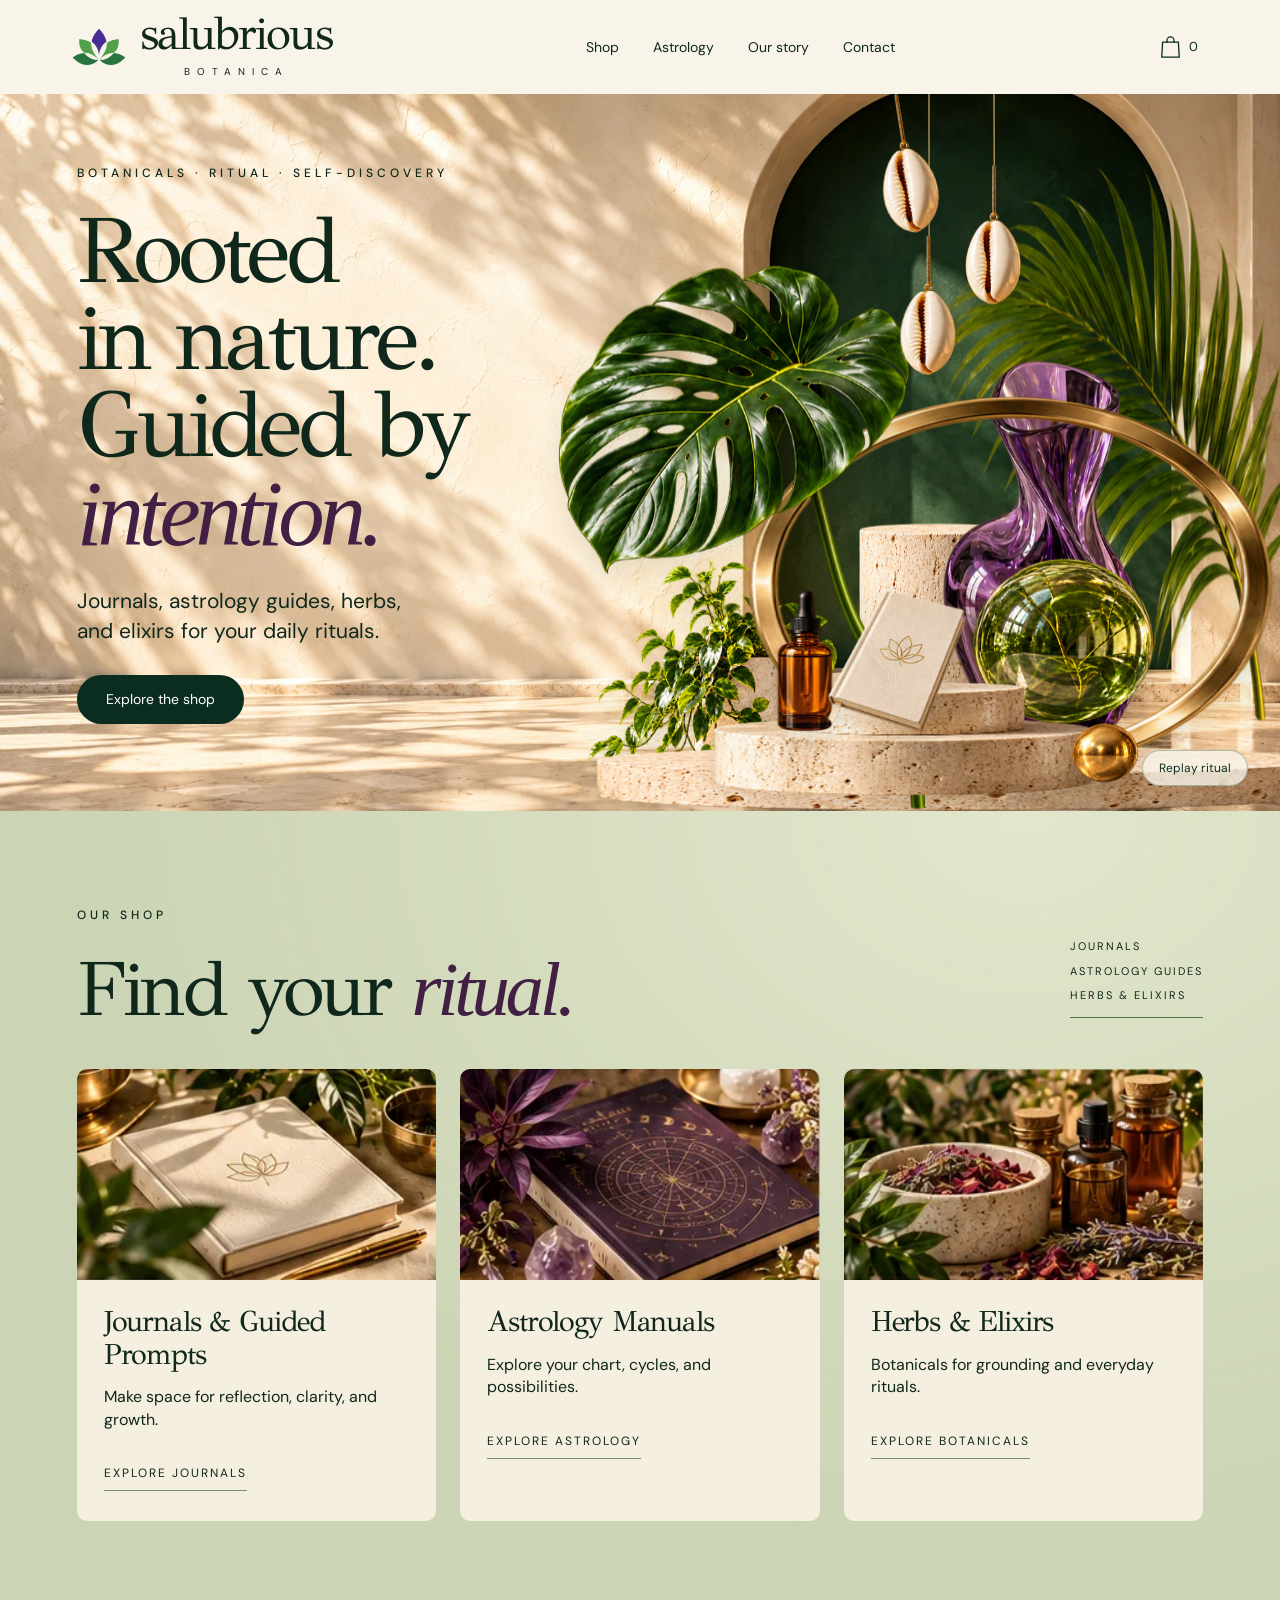
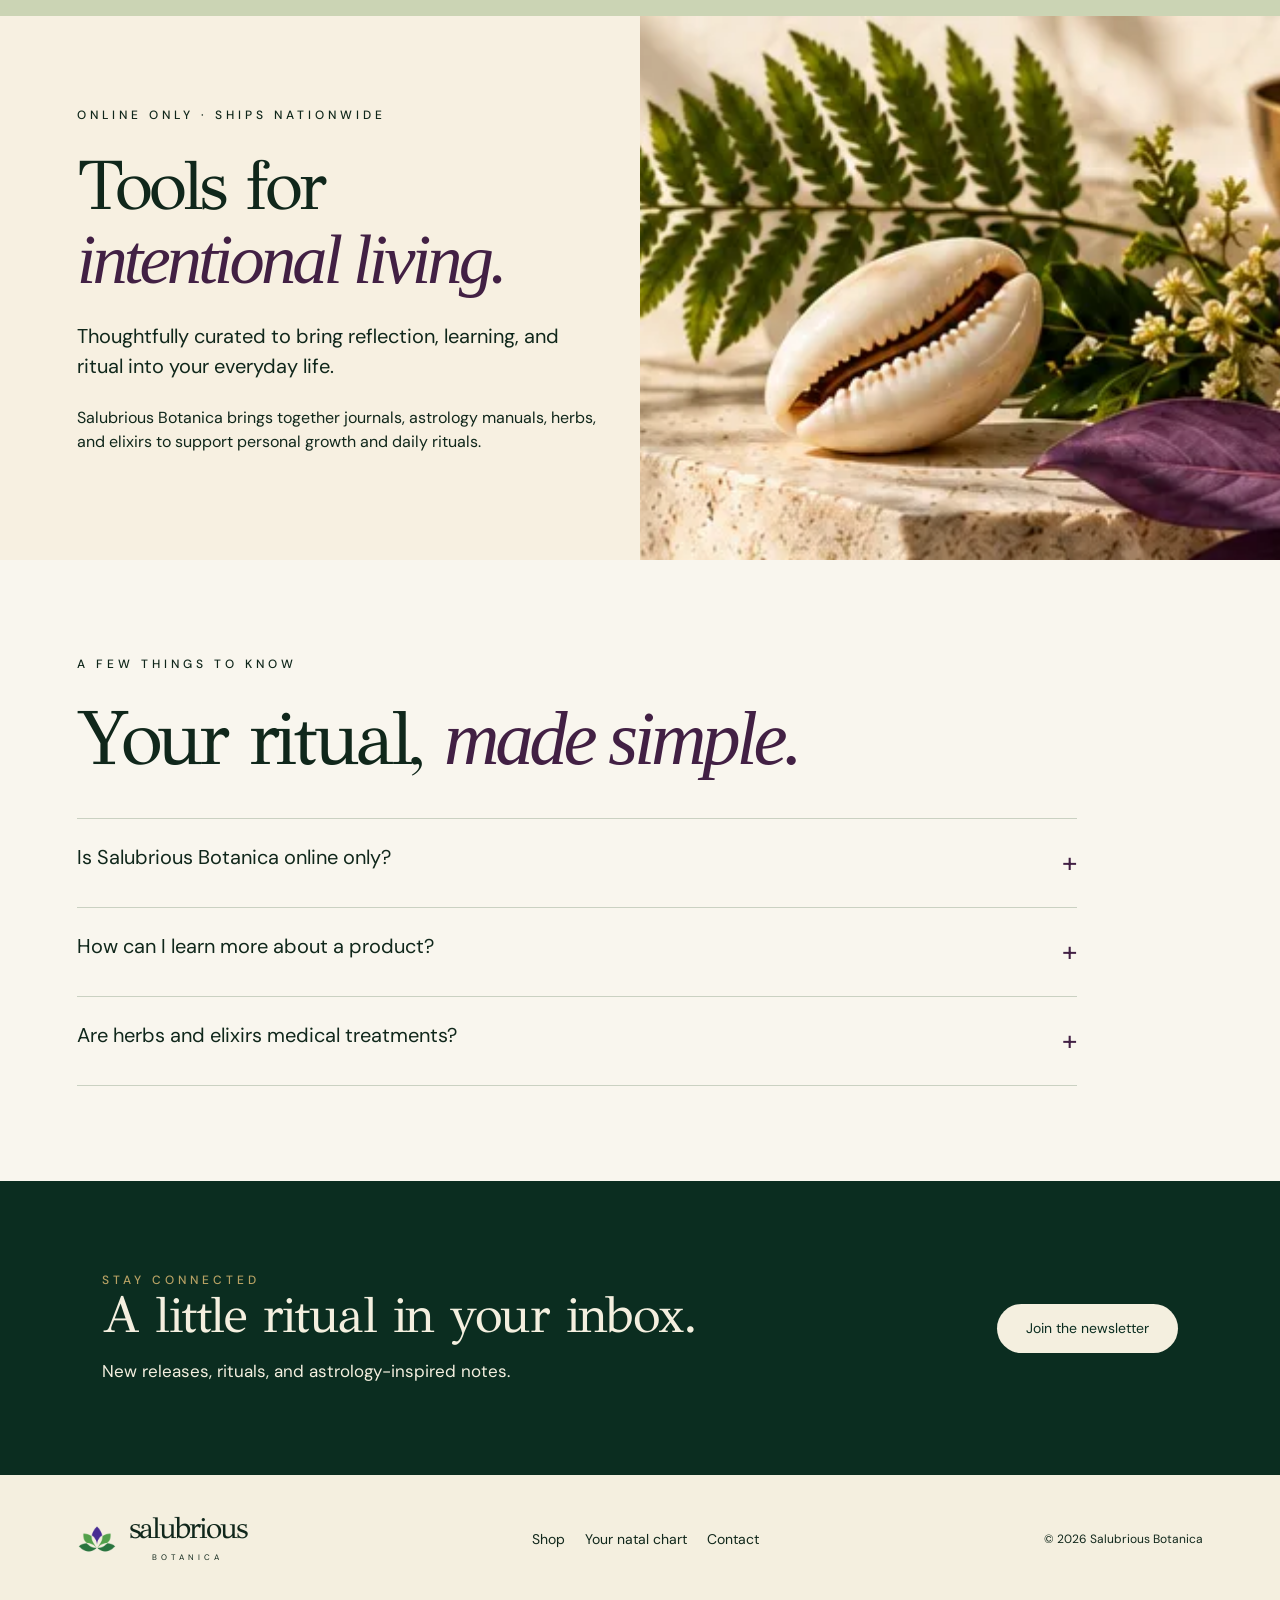
==== index.html @ 60b83672 "Initial commit: Salubrious Botanica static site" ====
<!doctype html>
<html lang="en"><head><meta charset="utf-8"><meta name="viewport" content="width=device-width,initial-scale=1"><title>Salubrious Botanica — Rooted in nature</title><meta name="description" content="Journals, astrology guides, herbs, and elixirs for intentional living. Explore Salubrious Botanica."><link rel="icon" href="assets/lotus.png"><link rel="preconnect" href="https://fonts.googleapis.com"><link rel="preconnect" href="https://fonts.gstatic.com" crossorigin><link href="https://fonts.googleapis.com/css2?family=DM+Sans:wght@400;500;600&family=GFS+Didot&display=swap" rel="stylesheet"><link rel="stylesheet" href="/styles.css"><link rel="stylesheet" href="/store.css"></head><body>
<header><a class="brand" href="/" aria-label="Salubrious Botanica home"><img src="/assets/lotus.png" alt="" width="58" height="58"><span>salubrious<small>BOTANICA</small></span></a><nav aria-label="Main navigation"><a href="/shop/">Shop</a><a href="/astrology/">Astrology</a><a href="/about/">Our story</a><a href="/contact/">Contact</a></nav><div class="header-actions"><button class="cart-toggle" aria-label="Open shopping bag"><svg width="21" height="24" viewBox="0 0 24 27" fill="none" aria-hidden="true"><path d="M3 8h18l1 17H2L3 8Z M8 9V6a4 4 0 0 1 8 0v3" stroke="currentColor" stroke-width="1.5"/></svg><span class="cart-count">0</span></button><button class="menu-toggle" aria-expanded="false" aria-label="Open menu">Menu</button></div></header>
<main><section class="hero" id="home"><div class="hero-backdrop" aria-hidden="true"></div><div class="hero-copy"><p class="eyebrow">BOTANICALS · RITUAL · SELF-DISCOVERY</p><h1>Rooted<br>in nature.<br>Guided by<br><em>intention.</em></h1><p class="intro">Journals, astrology guides, herbs,<br class="desktop-break"> and elixirs for your daily rituals.</p><a class="button" href="/shop/">Explore the shop</a></div><div class="hero-stage" aria-hidden="true"><div class="layer slab" data-x="0" data-y="80" data-r="0"><img src="assets/slab.png" alt=""></div><div class="layer column" data-x="20" data-y="40" data-r="0"><img src="assets/column.png" alt=""></div><div class="layer trailing-plant" data-x="-70" data-y="50" data-r="-8"><img src="assets/trailing-plant.png" alt=""></div><div class="layer orb" data-x="70" data-y="30" data-r="10"><img src="assets/orb.png" alt=""></div><div class="layer gold-sphere" data-x="90" data-y="60" data-r="10"><img src="assets/gold-sphere.png" alt=""></div><div class="layer pedestal" data-x="0" data-y="85" data-r="0"><img src="assets/pedestal.png" alt=""></div><div class="layer palm" data-x="130" data-y="-20" data-r="20"><img src="assets/palm.png" alt=""></div><div class="layer vase" data-x="65" data-y="-55" data-r="12"><img src="assets/vase.png" alt=""></div><div class="layer ring" data-x="100" data-y="30" data-r="-25"><img src="assets/ring.png" alt=""></div><div class="layer monstera" data-x="-120" data-y="-25" data-r="-18"><img src="assets/monstera-stem.png" alt=""></div><div class="layer shell shell-one" data-x="-30" data-y="-110" data-r="-15"><img src="assets/hanging-cowrie.png" alt=""></div><div class="layer shell shell-two" data-x="40" data-y="-90" data-r="20"><img src="assets/hanging-cowrie.png" alt=""></div><div class="layer shell shell-three" data-x="90" data-y="-130" data-r="-20"><img src="assets/hanging-cowrie.png" alt=""></div><div class="layer bottle" data-x="-50" data-y="70" data-r="-12"><img src="assets/bottle.png" alt=""></div><div class="layer journal" data-x="50" data-y="90" data-r="15"><img src="assets/journal.png" alt=""></div></div><button class="replay" type="button" aria-label="Replay hero assembly animation">Replay ritual</button></section>
<section id="shop" class="shop section"><div class="section-heading"><div><p class="eyebrow">OUR SHOP</p><h2>Find your <em>ritual.</em></h2></div><p class="category-note">JOURNALS<br>ASTROLOGY GUIDES<br>HERBS & ELIXIRS</p></div><div class="cards"><article class="card"><a href="/shop/" class="card-image"><img src="assets/journals.webp" alt="Ivory ritual journal with a gold pen and botanical accents" width="600" height="354" loading="lazy"></a><div class="card-body"><h3>Journals & Guided Prompts</h3><p>Make space for reflection, clarity, and growth.</p><a class="text-link" href="/shop/?category=Journals">Explore journals</a></div></article><article class="card"><a href="/shop/" class="card-image"><img src="assets/astrology.webp" alt="Purple astrology workbook with a chart illustration" width="600" height="354" loading="lazy"></a><div class="card-body"><h3>Astrology Manuals</h3><p>Explore your chart, cycles, and possibilities.</p><a class="text-link" href="/astrology/">Explore astrology</a></div></article><article class="card"><a href="/shop/" class="card-image"><img src="assets/herbs.webp" alt="Dried botanicals in a stone bowl beside amber bottles" width="600" height="354" loading="lazy"></a><div class="card-body"><h3>Herbs & Elixirs</h3><p>Botanicals for grounding and everyday rituals.</p><a class="text-link" href="/shop/?category=Herbs">Explore botanicals</a></div></article></div></section>
<section id="story" class="story"><div class="story-copy"><p class="eyebrow">ONLINE ONLY · SHIPS NATIONWIDE</p><h2>Tools for<br><em>intentional living.</em></h2><p>Thoughtfully curated to bring reflection, learning, and ritual into your everyday life.</p><p class="story-detail">Salubrious Botanica brings together journals, astrology manuals, herbs, and elixirs to support personal growth and daily rituals.</p></div><img src="assets/ritual.webp" alt="Cowrie shell, fern, and violet leaves on a sunlit stone pedestal" width="750" height="440" loading="lazy"></section>
<section id="faq" class="faq section"><p class="eyebrow">A FEW THINGS TO KNOW</p><h2>Your ritual, <em>made simple.</em></h2><div class="questions"><details><summary>Is Salubrious Botanica online only?</summary><p>Yes. Salubrious Botanica is an online wellness store that ships within the United States. Contact us for current product availability and fulfillment details.</p></details><details><summary>How can I learn more about a product?</summary><p>Email <a href="mailto:T.Nicole@salubriousbotanica.com">T.Nicole@salubriousbotanica.com</a> or call <a href="tel:+17575932496">757-593-2496</a> for product questions.</p></details><details><summary>Are herbs and elixirs medical treatments?</summary><p>Products are intended for wellness support and ritual use. They are not intended to diagnose, treat, cure, or prevent disease.</p></details></div></section>
<section class="newsletter"><div><p class="eyebrow">STAY CONNECTED</p><h2>A little ritual in your inbox.</h2><p>New releases, rituals, and astrology-inspired notes.</p></div><a class="button light" href="https://salubriousbotanica.com/#newsletter">Join the newsletter</a></section></main>
<footer><a class="brand" href="/"><img src="/assets/lotus.png" alt="" width="40" height="40"><span>salubrious<small>BOTANICA</small></span></a><div class="footer-links"><a href="/shop/">Shop</a><a href="/astrology/">Your natal chart</a><a href="/contact/">Contact</a></div><small>© <span id="year"></span> Salubrious Botanica</small></footer><div id="toast" role="status" aria-live="polite"></div><dialog id="cart-dialog" aria-labelledby="cart-title"><div class="cart-head"><div><p class="eyebrow">YOUR RITUALS</p><h2 id="cart-title">Your bag</h2></div><button class="icon-close" data-close-cart aria-label="Close bag">×</button></div><div id="cart-lines"></div><div id="cart-summary"></div></dialog><script src="/catalog.js"></script><script src="/common.js"></script><script src="/script.js"></script></body></html>
---- styles.css ----
:root{--forest:#0b2d20;--plum:#422044;--cream:#f4efdf;--sage:#cbd4b4;--ink:#10271b;--gold:#a99258}*{box-sizing:border-box}html{scroll-behavior:smooth;scroll-padding-top:90px}body{margin:0;background:var(--cream);color:var(--ink);font:17px/1.5 'DM Sans',sans-serif}a{color:inherit;text-decoration:none}button{font:inherit}a:focus-visible,button:focus-visible,summary:focus-visible{outline:3px solid #785382;outline-offset:6px}header{height:94px;padding:0 5.5%;display:flex;align-items:center;justify-content:space-between;gap:30px;background:#f8f4e9;position:relative;z-index:20}.brand{display:flex;align-items:center;gap:12px}.brand img{object-fit:contain}.brand span{font:46px/.9 'GFS Didot',Georgia,serif;letter-spacing:-2px}.brand small{display:block;font:10px/1.8 'DM Sans',sans-serif;letter-spacing:7px;text-align:center;margin-top:8px}nav{display:flex;gap:34px;font-size:14px}nav a:hover{color:var(--plum)}.button{border:0;background:var(--forest);color:#fff;padding:14px 29px;border-radius:99px;font-size:14px;display:inline-flex;align-items:center;justify-content:center;transition:background .2s,transform .2s}.button:hover{background:var(--plum);transform:translateY(-2px)}.menu-toggle{display:none}.hero{position:relative;min-height:780px;overflow:hidden;isolation:isolate;background:#eee6d5}.hero-backdrop{position:absolute;inset:0;z-index:-1;background:url('assets/backdrop.webp') center/cover}.hero-copy{position:relative;z-index:12;width:48%;padding:90px 0 95px 6%}.eyebrow{font-size:12px;font-weight:500;letter-spacing:4px;margin:0 0 26px}h1,h2,h3{font-family:'GFS Didot',Georgia,serif;font-weight:400;margin:0;letter-spacing:-.055em}h1{font-size:clamp(65px,7.65vw,124px);line-height:.94}em{font-family:Georgia,serif;font-weight:400;color:var(--plum);letter-spacing:-.055em}.intro{font-size:21px;line-height:1.45;margin:28px 0}.hero-stage{position:absolute;right:0;top:0;width:59%;height:100%;pointer-events:none}.layer{position:absolute;will-change:transform;transform:translate3d(var(--tx,0px),var(--ty,0px),0) rotate(var(--rot,0deg));opacity:1}.layer img{display:block;width:100%;height:100%;object-fit:contain;filter:drop-shadow(0 12px 12px #14230b18)}.pedestal{left:15%;bottom:-5%;width:83%;height:43%;z-index:2}.palm{right:-13%;top:4%;width:68%;height:76%;z-index:1}.vase{right:17%;bottom:13%;width:33%;height:48%;z-index:3}.ring{left:11%;top:25%;width:85%;height:66%;z-index:4}.monstera{left:-3%;top:15%;width:62%;height:55%;z-index:5}.shell{width:13%;height:21%;z-index:6}.shell::before{content:'';position:absolute;top:-300px;bottom:92%;left:50%;width:1px;background:#a89460}.shell-one{top:2%;left:35%;transform:rotate(-9deg)}.shell-two{top:12%;left:51%}.shell-three{top:23%;left:41%}.bottle{left:24%;bottom:12%;width:15%;height:25%;z-index:7}.journal{left:38%;bottom:10%;width:23%;height:27%;z-index:8}.replay{position:absolute;right:32px;bottom:25px;z-index:15;background:#f8f4e9cc;border:1px solid #234d3655;border-radius:30px;padding:8px 16px;color:var(--forest);font-size:12px;cursor:pointer}.section{padding:95px 6%}.shop{background:radial-gradient(ellipse at 80% 0,#eef0d8aa,transparent 65%),var(--sage)}.section-heading{display:flex;justify-content:space-between;align-items:end;margin-bottom:40px}h2{font-size:clamp(44px,6vw,90px);line-height:1.03}.category-note{font-size:11px;letter-spacing:2px;line-height:2.2;border-bottom:1px solid #54744c;padding-bottom:10px}.cards{display:grid;grid-template-columns:repeat(3,1fr);gap:24px}.card{background:var(--cream);border-radius:10px;overflow:hidden}.card-image{display:block;overflow:hidden;aspect-ratio:1.7}.card-image img{width:100%;height:100%;object-fit:cover;transition:transform .7s}.card:hover .card-image img{transform:scale(1.06)}.card-body{padding:26px 27px 30px}h3{font-size:29px;line-height:1.12;letter-spacing:-.04em}.card p{font-size:16px;line-height:1.4;margin:15px 0 28px;min-height:45px}.text-link{font-size:12px;letter-spacing:2px;text-transform:uppercase;border-bottom:1px solid #76906d;padding-bottom:8px;display:inline-block}.story{display:grid;grid-template-columns:1fr 1fr;align-items:center;overflow:hidden;background:#f7f0e1}.story-copy{padding:90px 0 90px 12%;position:relative;z-index:1}.story h2{font-size:clamp(45px,5.5vw,82px)}.story-copy>p:not(.eyebrow){max-width:520px;font-size:20px;margin-top:25px}.story-copy .story-detail{font-size:16px!important}.story>img{width:100%;height:100%;min-height:540px;object-fit:cover}.faq{background:#f9f6ee}.questions{margin-top:40px;max-width:1000px}details{border-top:1px solid #cad1c2;padding:23px 0}details:last-child{border-bottom:1px solid #cad1c2}summary{cursor:pointer;font-size:20px;list-style:none;display:flex;justify-content:space-between;gap:25px}summary::after{content:'+';font-size:28px;color:var(--plum)}details[open] summary::after{content:'−'}details p{max-width:760px;color:#465642;font-size:16px}details a{text-decoration:underline;overflow-wrap:anywhere}.newsletter{background:var(--forest);color:var(--cream);padding:90px 8%;display:flex;align-items:center;justify-content:space-between;gap:40px}.newsletter .eyebrow{color:#b8a264}.newsletter h2{font-size:clamp(40px,4vw,64px);letter-spacing:-.03em}.newsletter p{margin-bottom:0}.light{background:var(--cream);color:var(--forest);white-space:nowrap}.light:hover{color:#fff}footer{padding:40px 6%;display:flex;align-items:center;justify-content:space-between;gap:25px;font-size:14px}footer .brand span{font-size:30px}footer .brand small{font-size:8px;letter-spacing:4px}footer>a:not(.brand){overflow-wrap:anywhere}footer small{font-size:12px}
@media(min-width:1700px){.hero{min-height:920px}.hero-copy{padding-top:120px}}@media(max-width:1050px){header{height:82px;padding:0 4%}.brand span{font-size:34px}.brand img{width:43px;height:43px}nav{gap:20px}.header-cta{display:none}.hero{min-height:660px}.hero-copy{padding:70px 0 70px 5%;width:49%}h1{font-size:8vw}.intro{font-size:17px}.card-body{padding:22px 18px}h3{font-size:24px}.section{padding:75px 5%}.category-note{display:none}.story>img{min-height:500px}.story-copy{padding:65px 20px 65px 10%}footer{flex-wrap:wrap}}@media(max-width:700px){header{height:80px}.brand span{font-size:32px}.brand small{letter-spacing:5px;font-size:8px}nav{display:none;position:absolute;top:80px;left:0;right:0;background:#f8f4e9;padding:28px;box-shadow:0 8px 14px #0001}nav.open{display:flex;flex-direction:column}.menu-toggle{display:block;background:none;border:1px solid #164329;border-radius:30px;padding:8px 15px;font-size:13px;color:var(--forest)}.hero{min-height:1050px}.hero-copy{width:100%;padding:50px 6% 0}.eyebrow{font-size:10px;letter-spacing:2.4px}h1{font-size:clamp(64px,15vw,95px);line-height:.97}.hero-copy .intro{max-width:300px;font-size:18px}.hero-stage{width:100%;height:500px;bottom:0;top:auto;right:0}.hero-backdrop{background-position:62% bottom;background-size:auto 100%}.replay{right:18px;bottom:15px}.section{padding:65px 6%}h2{font-size:49px}.cards{grid-template-columns:1fr;gap:25px}.card-image{aspect-ratio:1.8}.card-body{padding:26px}h3{font-size:31px}.card p{min-height:0}.story{grid-template-columns:1fr}.story-copy{padding:65px 6% 40px}.story h2{font-size:51px}.story>img{min-height:0;height:330px}.newsletter{padding:65px 6%;flex-direction:column;align-items:start;gap:25px}.newsletter h2{font-size:46px}summary{font-size:18px}footer{flex-direction:column;align-items:start;padding:35px 6%}.desktop-break{display:none}}@media(prefers-reduced-motion:reduce){html{scroll-behavior:auto}*,*::before,*::after{transition:none!important;animation:none!important}.layer{will-change:auto}}
/* Additional independent layers restore the approved still life. */
.slab{left:6%;bottom:-1%;width:96%;height:12%;z-index:2}.column{left:44%;bottom:12%;width:22%;height:39%;z-index:2}.trailing-plant{left:-9%;bottom:0;width:39%;height:34%;z-index:10}.orb{left:53%;bottom:11%;width:27%;height:26%;z-index:6}.gold-sphere{left:69%;bottom:1%;width:13%;height:13%;z-index:11}.pedestal{left:27%;bottom:0;width:56%;height:25%;z-index:7}.bottle{left:27%;bottom:9%;height:23%;z-index:9}.journal{left:38%;bottom:10%;height:25%;z-index:9}.vase{right:14%;bottom:7%;height:54%;width:34%}.ring{left:16%;top:32%;width:79%;height:64%}.monstera{left:-3%;top:17%;width:59%;height:53%}.shell{height:auto;width:9%;transform-origin:50% 0}.shell img{height:auto;width:100%;object-fit:fill;filter:drop-shadow(2px 5px 4px #0002)}.shell::before{top:-1000px;bottom:calc(100% - 3px);left:50%;width:2px;background:#ac8950}.shell-one{top:0;left:35%}.shell-two{top:9%;left:49%}.shell-three{top:19%;left:40%}
/* The photographed cord is offset within the transparent asset. */
.shell::before{left:57.77%;bottom:calc(100% - 6px);transform:translateX(-50%)}
.shell{transform-origin:57.77% 0}
/* One shared scene proportion keeps the assembled still life compact. */
@media(min-width:701px){.hero{min-height:680px;height:clamp(680px,56vw,860px)}.hero-copy{padding-top:70px;padding-bottom:55px}.hero-stage{width:64%;height:auto;aspect-ratio:1.12;max-height:100%;top:auto;bottom:0;right:-1%}h1{font-size:clamp(68px,7.25vw,116px)}}
.hero-stage .layer img{object-fit:fill}
.palm{left:68%;right:auto;top:7%;width:42%;height:76%;z-index:1}
.monstera{left:10%;top:25%;width:43%;height:46%;z-index:5}
.vase{left:57%;right:auto;top:37%;bottom:auto;width:25%;height:54%;z-index:3}
.ring{left:33%;top:42%;width:65%;height:53%;z-index:4}
.column{left:47%;bottom:10%;width:19%;height:30%;z-index:2}
.slab{left:15%;bottom:0;width:88%;height:9%;z-index:2}
.pedestal{left:29%;bottom:2%;width:47%;height:16%;z-index:7}
.orb{left:61%;bottom:12%;width:22%;height:23%;z-index:6}
.gold-sphere{left:73%;bottom:2%;width:10%;height:10%;z-index:11}
.trailing-plant{left:0;bottom:1%;width:35%;height:31%;z-index:10}
.bottle{left:37%;bottom:11%;width:7%;height:20%;z-index:9}
.journal{left:43%;bottom:11%;width:17%;height:20%;z-index:9}
.shell{width:7.8%;height:auto}.shell-one{left:47%;top:0}.shell-two{left:59%;top:10%}.shell-three{left:51%;top:20%}
@media(max-width:700px){.hero{min-height:1050px}.hero-stage{width:111%;right:-7%;height:auto;aspect-ratio:1.12;bottom:0;top:auto;max-height:520px}}
.monstera{left:10%;top:24%;width:45%;height:76%;z-index:5}
.palm{left:56%;top:10%;width:43%;height:78%;z-index:1}
.trailing-plant{left:14%;bottom:3%;width:31%;height:32%;z-index:1}
.shell::before{display:none}
.wire-anchor{position:absolute;left:57.77%;top:.8%;width:0;height:0;pointer-events:none}
.hero-wires{position:absolute;inset:0;width:100%;height:100%;overflow:visible;pointer-events:none;z-index:6}
.hero-wires line{stroke:#ac8950;stroke-width:1.5;vector-effect:non-scaling-stroke}
/* On phones the shell group hangs from the hero ceiling, above the still life. */
@media(max-width:700px){
 .shell{width:5.8%;z-index:14}
 .shell-one{left:73%;top:calc(0px - var(--hero-gap,650px) + 45px)}
 .shell-two{left:84%;top:calc(0px - var(--hero-gap,650px) + 90px)}
 .shell-three{left:92%;top:calc(0px - var(--hero-gap,650px) + 145px)}
 .hero-wires{z-index:13}
}
@media(max-width:700px){
 body.menu-open{overflow:hidden}
 header nav.open{position:fixed;inset:0;width:100%;height:100vh;height:100dvh;z-index:30;display:flex;flex-direction:column;align-items:center;justify-content:center;gap:30px;padding:100px 24px;background:#f8f4e9;box-shadow:none;text-align:center;overflow-y:auto}
 header nav.open a{font-family:'GFS Didot',Georgia,serif;font-size:clamp(36px,10vw,56px);line-height:1.2;letter-spacing:-.035em;padding:5px 20px}
 header nav.open a:hover{color:var(--plum)}
 body.menu-open .menu-toggle{position:fixed;top:22px;right:4%;z-index:31;background:#f8f4e9}
}
@media(max-width:700px) and (max-height:500px){header nav.open{gap:10px;padding:60px 20px 20px}header nav.open a{font-size:30px;padding:2px 16px}}
---- store.css ----
.header-actions{display:flex;align-items:center;gap:18px}.cart-toggle{background:transparent;border:0;display:flex;gap:8px;align-items:center;color:var(--forest);padding:12px;cursor:pointer}.cart-count{font-size:13px}.inner-intro{padding:85px 6% 65px;background:linear-gradient(110deg,#e5e9d5,#f4efdf 80%)}.inner-intro h1{font-size:clamp(58px,7vw,106px);line-height:1.04}.inner-intro>p:not(.eyebrow){font-size:20px;max-width:620px;margin-top:25px}.store-section{padding:55px 6% 90px}.sample-note{font-size:14px;color:#47503e;border-left:2px solid #a99258;padding:12px 18px;background:#eee9d9;margin:0 0 30px}.shop-toolbar{display:flex;justify-content:space-between;gap:20px;align-items:center;flex-wrap:wrap}.filters{display:flex;gap:9px;flex-wrap:wrap}.filters button{border:1px solid #bfc9b6;background:none;border-radius:40px;padding:11px 19px;cursor:pointer;font-size:14px;color:var(--forest)}.filters button.active{background:var(--forest);color:#fff;border-color:var(--forest)}.sort-label{font-size:14px;display:flex;align-items:center;gap:9px}select,input{font:inherit;color:var(--forest);border:1px solid #b5bea9;background:#fcfaf4;border-radius:5px;padding:12px;max-width:100%}select{cursor:pointer}label{font-size:14px}.muted{font-size:14px;color:#52604c}.product-grid{display:grid;grid-template-columns:repeat(3,minmax(0,1fr));gap:45px 28px}.product-photo{display:block;aspect-ratio:1;position:relative;overflow:hidden;border-radius:8px}.product-photo img{width:100%;height:100%;object-fit:cover;transition:transform .7s}.product-photo:hover img{transform:scale(1.035)}.product-photo>span{position:absolute;bottom:16px;left:16px;border-radius:24px;padding:7px 13px;background:#f8f3e9dd;font-size:12px;letter-spacing:1px}.product-card-info{padding:22px 0}.product-card-info .eyebrow{font-size:10px;letter-spacing:2px;margin-bottom:12px}.product-card-info h3{font-size:29px}.product-card-info p:not(.eyebrow){font-size:15px;color:#52604c;line-height:1.5}.product-card-bottom{display:flex;justify-content:space-between;align-items:center;gap:15px}.small-add{background:none;border:0;border-bottom:1px solid #6f8269;padding:8px 0;font-size:13px;cursor:pointer;color:var(--forest)}.product-card-bottom strong{font-size:17px;font-weight:500}.journal-callout{padding:70px 6%;background:var(--sage);display:flex;justify-content:space-between;gap:35px;align-items:center}.journal-callout h2{font-size:clamp(42px,5vw,70px)}.product-detail{display:grid;grid-template-columns:1fr 1fr;gap:6%;padding:65px 6% 90px;align-items:start}.product-gallery img{width:100%;height:auto;border-radius:8px;display:block}.product-gallery{position:sticky;top:30px}.product-copy h1{font-size:clamp(46px,4.5vw,70px);line-height:1.06;margin:20px 0}.breadcrumb{font-size:13px;color:#617058;display:block;margin-bottom:38px}.product-copy .eyebrow{font-size:11px;margin-bottom:10px}.product-price{font-size:24px}.product-price span{font-size:12px;letter-spacing:1px;margin-left:8px}.lead{font-size:21px}.product-size{font-size:14px;color:#637159}.buy-row{display:flex;align-items:end;gap:18px;margin:28px 0 12px}.buy-row label{display:flex;flex-direction:column;gap:8px}.buy-row .button{flex:1;cursor:pointer;padding:17px 24px}.product-copy details ul{padding-left:20px;font-size:15px}.product-copy details summary{font-size:17px}.demo-caption{font-size:12px;color:#617058;margin:12px 0 25px}.related h2{font-size:60px;margin-bottom:40px}.about-layout{padding:80px 6%;display:grid;grid-template-columns:1.15fr .85fr;gap:7%;align-items:center}.about-layout h1{font-size:clamp(45px,5.5vw,83px);line-height:1.06}.about-layout p{max-width:600px}.about-layout>img{width:100%;height:600px;object-fit:cover;border-radius:140px 140px 0 0}.about-layout .button{margin-top:20px}.values{display:grid;grid-template-columns:repeat(3,1fr);gap:45px;background:#e1e5d1}.values span{color:#68785c;font-size:13px}.values h3{font-size:36px;margin:20px 0}.contact-grid{display:grid;grid-template-columns:repeat(3,1fr);gap:40px}.contact-grid h3{font-size:31px;margin-bottom:20px}.contact-grid a{font-size:16px;text-decoration:underline;overflow-wrap:anywhere}.contact-grid p{font-size:16px}.footer-links{display:flex;gap:20px}.not-found{grid-column:1/-1;padding:70px 0}.not-found h1{font-size:70px}body.cart-open{overflow:hidden}#cart-dialog{position:fixed;inset:0 0 0 auto;width:min(500px,100%);height:100dvh;max-height:100dvh;max-width:100%;margin:0;padding:30px;background:#f9f6ec;border:0;color:var(--forest);box-shadow:-10px 0 50px #0002;overflow:auto}#cart-dialog::backdrop{background:#071e1b77;backdrop-filter:blur(3px)}.cart-head{display:flex;justify-content:space-between;align-items:center;border-bottom:1px solid #ccd2c1;padding-bottom:22px}.cart-head .eyebrow{font-size:10px;margin:0 0 8px}.cart-head h2{font-size:43px}.icon-close{background:none;border:0;font-size:32px;padding:10px;cursor:pointer;color:var(--forest)}.cart-line{display:grid;grid-template-columns:80px 1fr auto;gap:16px;padding:25px 0;border-bottom:1px solid #d4d8c9}.cart-line img{width:80px;height:90px;object-fit:cover;border-radius:4px}.cart-line h3{font-size:21px}.cart-line p{font-size:14px;margin:8px 0}.quantity{display:inline-flex;align-items:center;border:1px solid #becab4;border-radius:3px;gap:8px}.quantity button{background:none;border:0;width:28px;height:28px;cursor:pointer;color:var(--forest)}.quantity span{font-size:14px;min-width:15px;text-align:center}.quantity button:disabled{opacity:.3;cursor:default}.line-end{display:flex;flex-direction:column;align-items:end;gap:35px}.line-end strong{font-size:14px;white-space:nowrap}.line-end button{font-size:11px;text-decoration:underline;background:none;border:0;color:#6d695b;cursor:pointer}.subtotal{display:flex;justify-content:space-between;font-size:19px;gap:25px;margin:25px 0 12px}.full{width:100%;margin-top:14px}.empty-bag{padding:70px 0}.empty-bag h3{font-size:37px}.empty-bag .eyebrow{font-size:10px}.empty-bag .button{margin-top:20px}#toast{position:fixed;bottom:25px;left:50%;transform:translate(-50%,20px);opacity:0;pointer-events:none;padding:12px 25px;border-radius:30px;background:var(--forest);color:#fff;font-size:14px;z-index:100;transition:.2s}#toast.visible{transform:translate(-50%,0);opacity:1}.checkout-layout{display:grid;grid-template-columns:1.5fr 1fr;gap:70px}.checkout-layout aside{background:#e3e8d4;padding:35px;align-self:start}.checkout-layout .cart-line{grid-template-columns:95px 1fr auto}.checkout-layout .cart-line img{width:95px;height:95px}.checkout-layout h3{font-size:30px}.astrology-intro{background:var(--forest);color:var(--cream);padding:75px 6%}.astrology-intro h1{font-size:clamp(58px,6vw,95px);line-height:1.04}.astrology-intro em{color:#cab4d4}.astrology-intro>p:not(.eyebrow){max-width:650px;font-size:20px}.chart-workspace{display:grid;grid-template-columns:1fr 1fr;gap:60px;padding:65px 6%;align-items:start}.birth-form{background:#fffdf7;padding:35px;border:1px solid #d9ddcd;border-radius:10px}.birth-form h2{font-size:40px;margin-bottom:12px}.form-grid{display:grid;grid-template-columns:1fr 1fr;gap:20px}.field{display:flex;flex-direction:column;gap:8px;margin-top:20px}.field.full-field{grid-column:1/-1}.field small{font-size:12px;color:#5a6851}.birth-form input,.birth-form select{width:100%}.check-row{display:flex;gap:9px;align-items:center;font-size:14px;margin:18px 0}.check-row input{width:17px;height:17px;accent-color:var(--forest)}.search-row{display:flex;gap:8px}.search-row input{min-width:0}.search-row button{border-radius:5px;border:0;background:var(--forest);color:white;padding:10px 18px;cursor:pointer}.city-options{display:flex;flex-direction:column;gap:8px}.city-options button{text-align:left;background:#eef0e3;border:1px solid #bac6aa;padding:12px;font-size:14px;cursor:pointer;border-radius:4px;color:var(--forest)}.selected-place{color:#43593c;font-size:14px}.form-error{color:#96302d;font-size:14px;min-height:20px}.form-actions{display:flex;flex-wrap:wrap;align-items:center;gap:20px;margin-top:25px}.form-actions .button{cursor:pointer}.plain-button{border:0;border-bottom:1px solid #8d9d82;background:none;color:var(--forest);padding:5px 0;cursor:pointer;font-size:14px}.chart-preview{position:sticky;top:30px;text-align:center}.chart-preview #chart-wheel>svg{max-width:100%;height:auto}.chart-preview h3{font-size:34px;margin-top:15px}.chart-placeholder{min-height:420px;display:flex;flex-direction:column;align-items:center;justify-content:center;border:1px solid #b8c6ab;border-radius:50%;aspect-ratio:1;background:radial-gradient(circle,#f8f4e9 42%,#dce3cd 100%);padding:55px}.chart-placeholder p{font-size:16px;max-width:270px}.zodiac-text{font-family:Georgia,serif;font-size:30px;color:var(--plum);letter-spacing:10px;line-height:1.7}.chart-note{font-size:13px;color:#5c6b52}.report{padding:65px 6%;background:#e3e8d6}.report[hidden]{display:none}.report-top{display:flex;justify-content:space-between;gap:25px;align-items:center}.report h2{font-size:65px}.report h3{font-size:33px}.big-three{display:grid;grid-template-columns:repeat(3,1fr);gap:20px;margin:40px 0}.placement-tile{background:#f8f5eb;padding:28px;border-radius:7px}.placement-tile .eyebrow{font-size:11px;margin:0 0 15px}.placement-tile h3{font-size:35px}.placement-tile p{font-size:14px;margin-bottom:0}.report-columns{display:grid;grid-template-columns:1.15fr .85fr;gap:55px}.reading-section{padding:25px 0;border-top:1px solid #aebba0}.reading-section h3{margin-bottom:14px}.reading-section p{font-size:16px;line-height:1.7}.placement-table{border-collapse:collapse;width:100%;font-size:14px}.placement-table th,.placement-table td{padding:14px 10px;text-align:left;border-bottom:1px solid #b9c6ad}.placement-table th{font-weight:500}.table-wrap{overflow:auto}.aspect-list{padding-left:20px;font-size:15px}.aspect-list li{padding-bottom:12px}.report-actions{display:flex;gap:15px;flex-wrap:wrap}.report-actions button{cursor:pointer}.manual-fields{padding-top:10px}.manual-fields summary{font-size:14px}.astro-privacy{font-size:12px;color:#617058;margin-top:20px}.method-note{font-size:13px;border-top:1px solid #aebba0;margin-top:30px;padding-top:20px}.empty-status{font-size:14px}.astrology-intro .eyebrow{color:#bca669}.form-grid input:disabled{opacity:.5}.saved-report-notice{font-size:12px;color:#64715b}
@media(max-width:1000px){.product-grid{grid-template-columns:repeat(2,minmax(0,1fr))}.chart-workspace{gap:25px;padding:45px 4%}.birth-form{padding:24px}.about-layout{gap:5%}.contact-grid{grid-template-columns:1fr 1fr}.report-columns{grid-template-columns:1fr}.report h2{font-size:53px}.chart-placeholder{min-height:300px;padding:25px}.chart-placeholder h3{font-size:30px}.product-copy h1{font-size:49px}}
@media(max-width:700px){.header-actions{gap:6px}.cart-toggle{padding:8px}.inner-intro{padding:55px 6% 35px}.inner-intro h1{font-size:55px}.inner-intro>p:not(.eyebrow){font-size:17px}.store-section{padding:35px 6% 60px}.filters{gap:6px}.filters button{font-size:12px;padding:9px 13px}.shop-toolbar{align-items:start}.product-grid{grid-template-columns:repeat(2,minmax(0,1fr));gap:30px 14px}.product-card-info h3{font-size:23px}.product-card-info .eyebrow{font-size:9px;letter-spacing:1px}.product-card-info p:not(.eyebrow){font-size:13px}.product-card-bottom{align-items:start;flex-direction:column;gap:5px}.product-photo>span{font-size:10px;padding:5px 9px;bottom:9px;left:9px}.product-card-info{padding:17px 0}.product-detail{grid-template-columns:1fr;padding:25px 6% 50px;gap:30px}.product-gallery{position:static}.product-copy h1{font-size:48px}.breadcrumb{margin-bottom:25px}.related h2{font-size:45px}.journal-callout{padding:55px 6%;display:block}.journal-callout .button{margin-top:25px}.about-layout{grid-template-columns:1fr;padding:55px 6%;gap:40px}.about-layout h1{font-size:52px}.about-layout>img{height:350px}.values{grid-template-columns:1fr;gap:25px}.values article{border-bottom:1px solid #b7c3aa;padding-bottom:20px}.contact-grid{grid-template-columns:1fr;gap:35px}.footer-links{flex-wrap:wrap}#cart-dialog{padding:24px 18px}.cart-line{grid-template-columns:65px 1fr auto;gap:12px}.cart-line img{width:65px;height:78px}.cart-line h3{font-size:20px}.line-end strong{font-size:13px}.checkout-layout{grid-template-columns:1fr;gap:35px}.checkout-layout aside{padding:25px}.astrology-intro{padding:55px 6%}.astrology-intro h1{font-size:58px}.astrology-intro>p:not(.eyebrow){font-size:17px}.chart-workspace{grid-template-columns:1fr;padding:35px 6%}.chart-preview{position:static}.birth-form{padding:22px}.chart-placeholder{min-height:280px}.report{padding:50px 6%}.report h2{font-size:47px}.report-top{display:block}.report-actions{margin-top:25px}.big-three{grid-template-columns:1fr;gap:12px}.placement-tile{padding:22px}.report-columns{gap:30px}.form-grid{gap:12px}.report h3{font-size:29px}.placement-table{font-size:12px}.placement-table th,.placement-table td{padding:12px 6px}.search-row button{padding:10px 12px}.birth-form h2{font-size:34px}}
@media print{header,footer,.birth-form,.astrology-intro,.report-actions,.method-note a,.cart-toggle,#toast{display:none!important}.chart-workspace{display:block;padding:0}.chart-preview{position:static;max-width:500px;margin:auto}.chart-placeholder{display:none}.report{background:white;padding:20px}.report h2{font-size:40px}.report-columns{display:block}.reading-section{break-inside:avoid}.placement-tile{background:white;border:1px solid #ccc}.big-three{grid-template-columns:repeat(3,1fr)}body{background:white;color:black}.report[hidden]{display:none}}
@media(max-width:380px){header{gap:8px}.brand{gap:7px}header .brand span{font-size:27px}header .brand img{width:33px;height:33px}header .brand small{font-size:7px;letter-spacing:4px}.header-actions{gap:2px}.cart-toggle{padding:6px}.menu-toggle{font-size:12px;padding:7px 12px}.product-card-info h3{font-size:21px}.form-grid{grid-template-columns:1fr}.chart-placeholder{min-height:240px;padding:20px}}

/* Botanical compositions carry the landing-page palette into the inner pages. */
.inner-intro,.astrology-intro{position:relative;isolation:isolate;overflow:hidden}
.inner-intro>h1,.astrology-intro>h1,.inner-intro>p,.astrology-intro>p{position:relative;z-index:2;max-width:64%}
.inner-intro>p:not(.eyebrow),.astrology-intro>p:not(.eyebrow){max-width:min(620px,60%)}
.header-decoration{position:absolute;right:3%;top:0;bottom:0;width:32%;pointer-events:none;z-index:1}
.header-decoration:before{content:"";position:absolute;width:75%;aspect-ratio:1;left:6%;top:12%;border:1px solid #a28b5650;border-radius:50%}
.header-decoration img{position:absolute;object-fit:contain;filter:drop-shadow(0 12px 12px #172e2312)}
.deco-halo{width:83%;height:90%;left:0;top:5%;opacity:.85}
.deco-sprig{width:80%;height:106%;right:-14%;top:4%;transform:rotate(-12deg)}
.deco-object{width:43%;height:66%;left:23%;bottom:4%;transform:rotate(-9deg)}
.deco-small-object{width:21%;height:41%;left:5%;bottom:8%;transform:rotate(8deg)}
.decoration-astrology .deco-sprig{opacity:.7;right:-18%;top:1%}
.decoration-astrology .deco-object{width:54%;height:62%;left:18%;bottom:16%;transform:none}
.decoration-astrology .deco-small-object{width:19%;height:23%;left:62%;bottom:12%;transform:none}
.decoration-astrology:before{border-color:#cab47755}
.decoration-contact .deco-sprig{width:69%;height:106%;right:-7%;top:7%;transform:rotate(-25deg)}
.decoration-contact .deco-object{width:23%;height:72%;left:26%;top:-4%;bottom:auto;transform:rotate(-6deg);filter:drop-shadow(0 10px 10px #172e2320)}
.decoration-checkout .deco-object{width:44%;height:72%;bottom:3%}
.about-art{position:relative;isolation:isolate}
.about-art>img:first-child{display:block;width:100%;height:600px;object-fit:cover;border-radius:140px 140px 0 0}
.about-art-ring{position:absolute;right:-9%;top:-8%;width:77%;height:70%;object-fit:contain;opacity:.7;pointer-events:none;z-index:-1}
.product-copy{position:relative;isolation:isolate}
.product-heading-accent{position:absolute;right:-3%;top:-25px;width:125px;height:145px;object-fit:contain;opacity:.16;transform:rotate(-20deg);z-index:-1;pointer-events:none}
.zodiac-icon-grid{display:grid;grid-template-columns:repeat(6,28px);gap:17px;color:var(--plum);margin:0 auto 20px}
.zodiac-icon-grid svg{width:28px;height:28px}
.placement-tile{position:relative}
.placement-icon{position:absolute;right:22px;top:23px;width:34px;height:34px;color:var(--plum)}
.placement-icon svg{width:100%;height:100%}
.placement-tile .eyebrow{padding-right:40px}
@media(min-width:701px) and (max-width:1000px){.header-decoration{right:1%;width:34%}.inner-intro h1{font-size:72px}.astrology-intro h1{font-size:70px}.zodiac-icon-grid{grid-template-columns:repeat(6,22px);gap:12px}.zodiac-icon-grid svg{width:22px;height:22px}}
@media(max-width:700px){.inner-intro>h1,.astrology-intro>h1,.inner-intro>p,.astrology-intro>p,.inner-intro>p:not(.eyebrow),.astrology-intro>p:not(.eyebrow){max-width:100%}.header-decoration{position:relative;width:250px;height:185px;right:auto;top:auto;bottom:auto;margin:-5px -6% -35px auto}.astrology-intro .header-decoration{height:200px;margin-bottom:-50px}.header-decoration:before{width:63%;top:10%;left:15%}.deco-halo{width:74%;left:7%}.deco-sprig{right:-6%;width:70%}.decoration-contact .deco-object{top:-8%;height:76%}.about-art>img:first-child{height:350px}.about-art-ring{right:-5%;top:-10%;height:80%}.product-heading-accent{width:95px;height:120px;top:-10px;right:0}.zodiac-icon-grid{grid-template-columns:repeat(6,24px);gap:13px}.zodiac-icon-grid svg{width:24px;height:24px}}
@media(max-width:380px){.zodiac-icon-grid{grid-template-columns:repeat(6,22px);gap:9px}.zodiac-icon-grid svg{width:22px;height:22px}}
@media print{.header-decoration,.product-heading-accent{display:none}.placement-icon{width:25px;height:25px}}
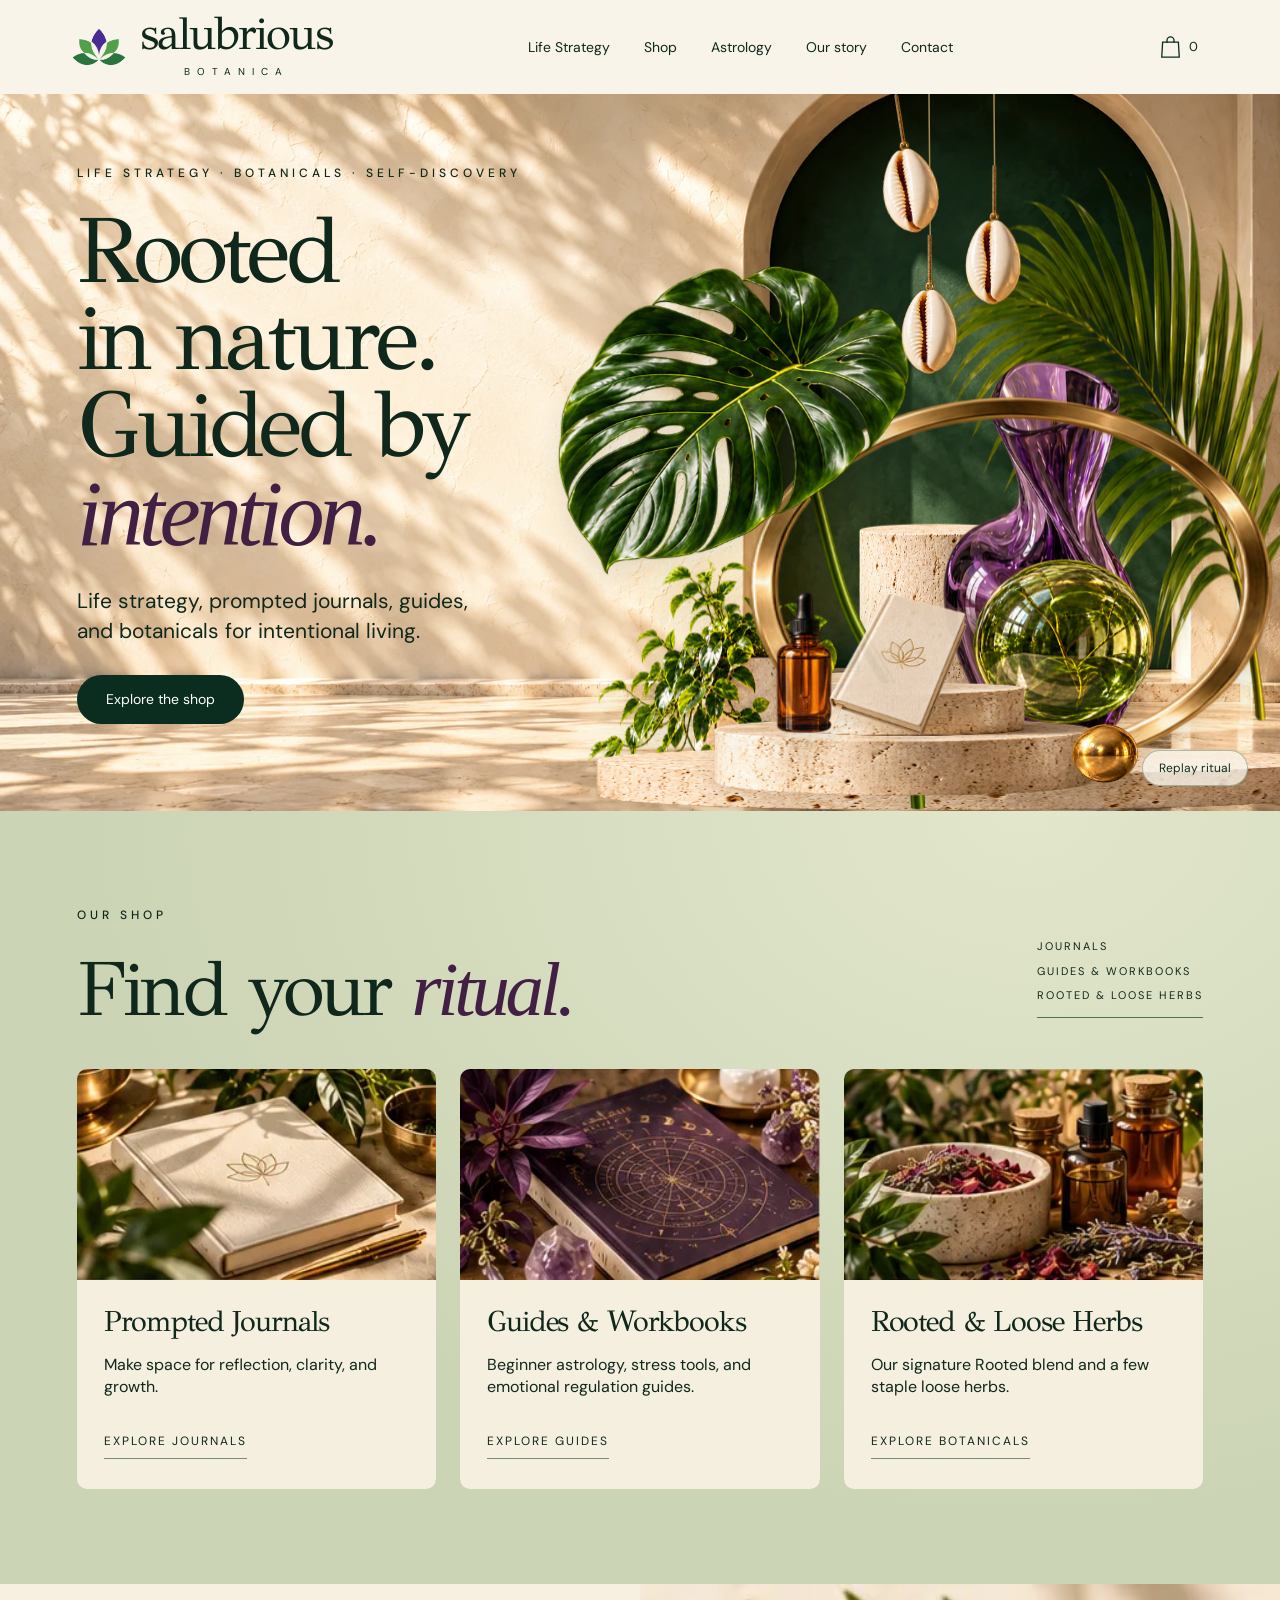
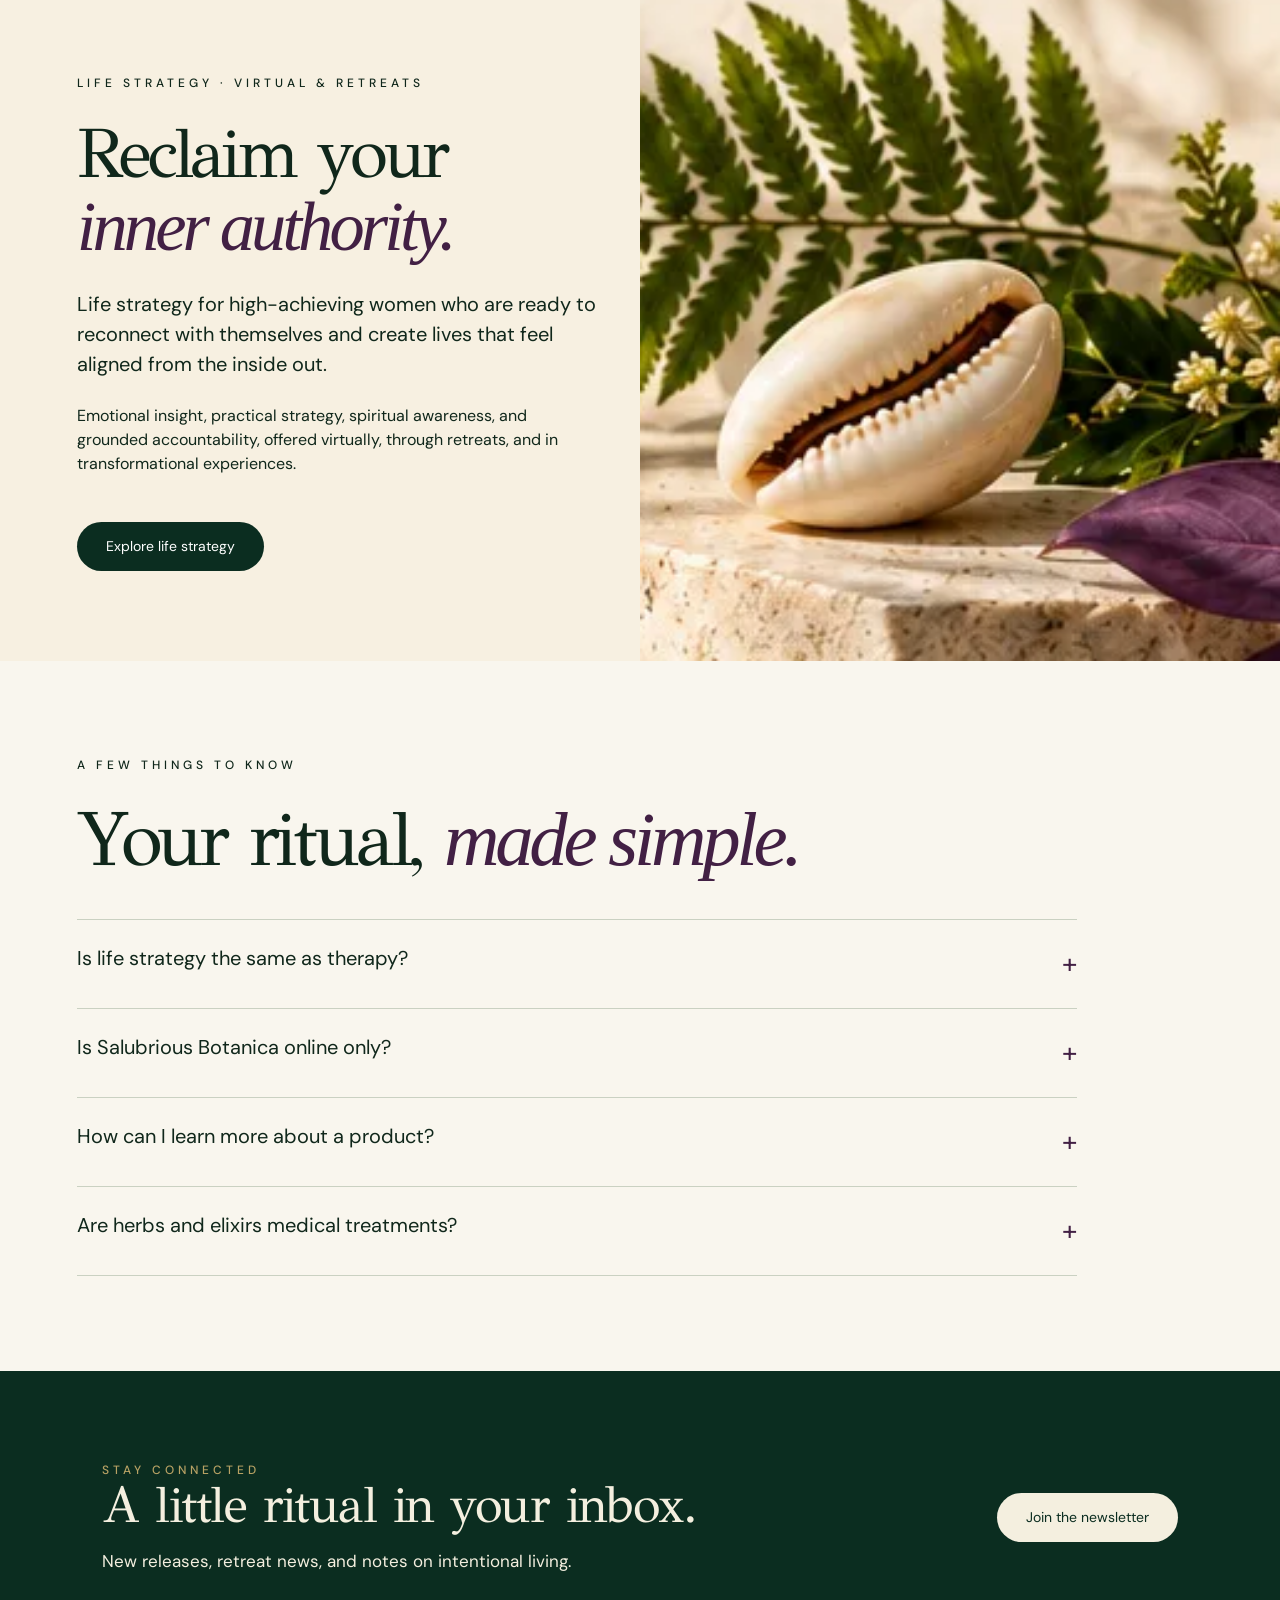
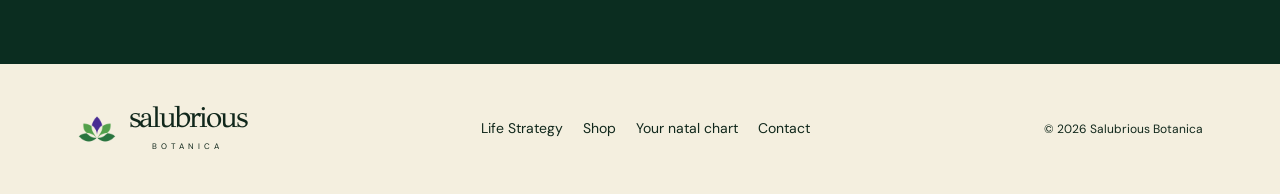
==== commit 6ed59d6b: "Add Life Strategy page; restructure shop around Rooted, journals, guides, loose herbs" ====
--- a/index.html
+++ b/index.html
@@ -1,9 +1,9 @@
 <!doctype html>
-<html lang="en"><head><meta charset="utf-8"><meta name="viewport" content="width=device-width,initial-scale=1"><title>Salubrious Botanica — Rooted in nature</title><meta name="description" content="Journals, astrology guides, herbs, and elixirs for intentional living. Explore Salubrious Botanica."><link rel="icon" href="assets/lotus.png"><link rel="preconnect" href="https://fonts.googleapis.com"><link rel="preconnect" href="https://fonts.gstatic.com" crossorigin><link href="https://fonts.googleapis.com/css2?family=DM+Sans:wght@400;500;600&family=GFS+Didot&display=swap" rel="stylesheet"><link rel="stylesheet" href="/styles.css"><link rel="stylesheet" href="/store.css"></head><body>
-<header><a class="brand" href="/" aria-label="Salubrious Botanica home"><img src="/assets/lotus.png" alt="" width="58" height="58"><span>salubrious<small>BOTANICA</small></span></a><nav aria-label="Main navigation"><a href="/shop/">Shop</a><a href="/astrology/">Astrology</a><a href="/about/">Our story</a><a href="/contact/">Contact</a></nav><div class="header-actions"><button class="cart-toggle" aria-label="Open shopping bag"><svg width="21" height="24" viewBox="0 0 24 27" fill="none" aria-hidden="true"><path d="M3 8h18l1 17H2L3 8Z M8 9V6a4 4 0 0 1 8 0v3" stroke="currentColor" stroke-width="1.5"/></svg><span class="cart-count">0</span></button><button class="menu-toggle" aria-expanded="false" aria-label="Open menu">Menu</button></div></header>
-<main><section class="hero" id="home"><div class="hero-backdrop" aria-hidden="true"></div><div class="hero-copy"><p class="eyebrow">BOTANICALS · RITUAL · SELF-DISCOVERY</p><h1>Rooted<br>in nature.<br>Guided by<br><em>intention.</em></h1><p class="intro">Journals, astrology guides, herbs,<br class="desktop-break"> and elixirs for your daily rituals.</p><a class="button" href="/shop/">Explore the shop</a></div><div class="hero-stage" aria-hidden="true"><div class="layer slab" data-x="0" data-y="80" data-r="0"><img src="assets/slab.png" alt=""></div><div class="layer column" data-x="20" data-y="40" data-r="0"><img src="assets/column.png" alt=""></div><div class="layer trailing-plant" data-x="-70" data-y="50" data-r="-8"><img src="assets/trailing-plant.png" alt=""></div><div class="layer orb" data-x="70" data-y="30" data-r="10"><img src="assets/orb.png" alt=""></div><div class="layer gold-sphere" data-x="90" data-y="60" data-r="10"><img src="assets/gold-sphere.png" alt=""></div><div class="layer pedestal" data-x="0" data-y="85" data-r="0"><img src="assets/pedestal.png" alt=""></div><div class="layer palm" data-x="130" data-y="-20" data-r="20"><img src="assets/palm.png" alt=""></div><div class="layer vase" data-x="65" data-y="-55" data-r="12"><img src="assets/vase.png" alt=""></div><div class="layer ring" data-x="100" data-y="30" data-r="-25"><img src="assets/ring.png" alt=""></div><div class="layer monstera" data-x="-120" data-y="-25" data-r="-18"><img src="assets/monstera-stem.png" alt=""></div><div class="layer shell shell-one" data-x="-30" data-y="-110" data-r="-15"><img src="assets/hanging-cowrie.png" alt=""></div><div class="layer shell shell-two" data-x="40" data-y="-90" data-r="20"><img src="assets/hanging-cowrie.png" alt=""></div><div class="layer shell shell-three" data-x="90" data-y="-130" data-r="-20"><img src="assets/hanging-cowrie.png" alt=""></div><div class="layer bottle" data-x="-50" data-y="70" data-r="-12"><img src="assets/bottle.png" alt=""></div><div class="layer journal" data-x="50" data-y="90" data-r="15"><img src="assets/journal.png" alt=""></div></div><button class="replay" type="button" aria-label="Replay hero assembly animation">Replay ritual</button></section>
-<section id="shop" class="shop section"><div class="section-heading"><div><p class="eyebrow">OUR SHOP</p><h2>Find your <em>ritual.</em></h2></div><p class="category-note">JOURNALS<br>ASTROLOGY GUIDES<br>HERBS & ELIXIRS</p></div><div class="cards"><article class="card"><a href="/shop/" class="card-image"><img src="assets/journals.webp" alt="Ivory ritual journal with a gold pen and botanical accents" width="600" height="354" loading="lazy"></a><div class="card-body"><h3>Journals & Guided Prompts</h3><p>Make space for reflection, clarity, and growth.</p><a class="text-link" href="/shop/?category=Journals">Explore journals</a></div></article><article class="card"><a href="/shop/" class="card-image"><img src="assets/astrology.webp" alt="Purple astrology workbook with a chart illustration" width="600" height="354" loading="lazy"></a><div class="card-body"><h3>Astrology Manuals</h3><p>Explore your chart, cycles, and possibilities.</p><a class="text-link" href="/astrology/">Explore astrology</a></div></article><article class="card"><a href="/shop/" class="card-image"><img src="assets/herbs.webp" alt="Dried botanicals in a stone bowl beside amber bottles" width="600" height="354" loading="lazy"></a><div class="card-body"><h3>Herbs & Elixirs</h3><p>Botanicals for grounding and everyday rituals.</p><a class="text-link" href="/shop/?category=Herbs">Explore botanicals</a></div></article></div></section>
-<section id="story" class="story"><div class="story-copy"><p class="eyebrow">ONLINE ONLY · SHIPS NATIONWIDE</p><h2>Tools for<br><em>intentional living.</em></h2><p>Thoughtfully curated to bring reflection, learning, and ritual into your everyday life.</p><p class="story-detail">Salubrious Botanica brings together journals, astrology manuals, herbs, and elixirs to support personal growth and daily rituals.</p></div><img src="assets/ritual.webp" alt="Cowrie shell, fern, and violet leaves on a sunlit stone pedestal" width="750" height="440" loading="lazy"></section>
-<section id="faq" class="faq section"><p class="eyebrow">A FEW THINGS TO KNOW</p><h2>Your ritual, <em>made simple.</em></h2><div class="questions"><details><summary>Is Salubrious Botanica online only?</summary><p>Yes. Salubrious Botanica is an online wellness store that ships within the United States. Contact us for current product availability and fulfillment details.</p></details><details><summary>How can I learn more about a product?</summary><p>Email <a href="mailto:T.Nicole@salubriousbotanica.com">T.Nicole@salubriousbotanica.com</a> or call <a href="tel:+17575932496">757-593-2496</a> for product questions.</p></details><details><summary>Are herbs and elixirs medical treatments?</summary><p>Products are intended for wellness support and ritual use. They are not intended to diagnose, treat, cure, or prevent disease.</p></details></div></section>
-<section class="newsletter"><div><p class="eyebrow">STAY CONNECTED</p><h2>A little ritual in your inbox.</h2><p>New releases, rituals, and astrology-inspired notes.</p></div><a class="button light" href="https://salubriousbotanica.com/#newsletter">Join the newsletter</a></section></main>
-<footer><a class="brand" href="/"><img src="/assets/lotus.png" alt="" width="40" height="40"><span>salubrious<small>BOTANICA</small></span></a><div class="footer-links"><a href="/shop/">Shop</a><a href="/astrology/">Your natal chart</a><a href="/contact/">Contact</a></div><small>© <span id="year"></span> Salubrious Botanica</small></footer><div id="toast" role="status" aria-live="polite"></div><dialog id="cart-dialog" aria-labelledby="cart-title"><div class="cart-head"><div><p class="eyebrow">YOUR RITUALS</p><h2 id="cart-title">Your bag</h2></div><button class="icon-close" data-close-cart aria-label="Close bag">×</button></div><div id="cart-lines"></div><div id="cart-summary"></div></dialog><script src="/catalog.js"></script><script src="/common.js"></script><script src="/script.js"></script></body></html>+<html lang="en"><head><meta charset="utf-8"><meta name="viewport" content="width=device-width,initial-scale=1"><title>Salubrious Botanica — Rooted in nature</title><meta name="description" content="Life strategy for high-achieving women, plus prompted journals, guides, the signature Rooted blend, and loose herbs for intentional living."><link rel="icon" href="assets/lotus.png"><link rel="preconnect" href="https://fonts.googleapis.com"><link rel="preconnect" href="https://fonts.gstatic.com" crossorigin><link href="https://fonts.googleapis.com/css2?family=DM+Sans:wght@400;500;600&family=GFS+Didot&display=swap" rel="stylesheet"><link rel="stylesheet" href="/styles.css"><link rel="stylesheet" href="/store.css"></head><body>
+<header><a class="brand" href="/" aria-label="Salubrious Botanica home"><img src="/assets/lotus.png" alt="" width="58" height="58"><span>salubrious<small>BOTANICA</small></span></a><nav aria-label="Main navigation"><a href="/life-strategy/">Life Strategy</a><a href="/shop/">Shop</a><a href="/astrology/">Astrology</a><a href="/about/">Our story</a><a href="/contact/">Contact</a></nav><div class="header-actions"><button class="cart-toggle" aria-label="Open shopping bag"><svg width="21" height="24" viewBox="0 0 24 27" fill="none" aria-hidden="true"><path d="M3 8h18l1 17H2L3 8Z M8 9V6a4 4 0 0 1 8 0v3" stroke="currentColor" stroke-width="1.5"/></svg><span class="cart-count">0</span></button><button class="menu-toggle" aria-expanded="false" aria-label="Open menu">Menu</button></div></header>
+<main><section class="hero" id="home"><div class="hero-backdrop" aria-hidden="true"></div><div class="hero-copy"><p class="eyebrow">LIFE STRATEGY · BOTANICALS · SELF-DISCOVERY</p><h1>Rooted<br>in nature.<br>Guided by<br><em>intention.</em></h1><p class="intro">Life strategy, prompted journals, guides,<br class="desktop-break"> and botanicals for intentional living.</p><a class="button" href="/shop/">Explore the shop</a></div><div class="hero-stage" aria-hidden="true"><div class="layer slab" data-x="0" data-y="80" data-r="0"><img src="assets/slab.png" alt=""></div><div class="layer column" data-x="20" data-y="40" data-r="0"><img src="assets/column.png" alt=""></div><div class="layer trailing-plant" data-x="-70" data-y="50" data-r="-8"><img src="assets/trailing-plant.png" alt=""></div><div class="layer orb" data-x="70" data-y="30" data-r="10"><img src="assets/orb.png" alt=""></div><div class="layer gold-sphere" data-x="90" data-y="60" data-r="10"><img src="assets/gold-sphere.png" alt=""></div><div class="layer pedestal" data-x="0" data-y="85" data-r="0"><img src="assets/pedestal.png" alt=""></div><div class="layer palm" data-x="130" data-y="-20" data-r="20"><img src="assets/palm.png" alt=""></div><div class="layer vase" data-x="65" data-y="-55" data-r="12"><img src="assets/vase.png" alt=""></div><div class="layer ring" data-x="100" data-y="30" data-r="-25"><img src="assets/ring.png" alt=""></div><div class="layer monstera" data-x="-120" data-y="-25" data-r="-18"><img src="assets/monstera-stem.png" alt=""></div><div class="layer shell shell-one" data-x="-30" data-y="-110" data-r="-15"><img src="assets/hanging-cowrie.png" alt=""></div><div class="layer shell shell-two" data-x="40" data-y="-90" data-r="20"><img src="assets/hanging-cowrie.png" alt=""></div><div class="layer shell shell-three" data-x="90" data-y="-130" data-r="-20"><img src="assets/hanging-cowrie.png" alt=""></div><div class="layer bottle" data-x="-50" data-y="70" data-r="-12"><img src="assets/bottle.png" alt=""></div><div class="layer journal" data-x="50" data-y="90" data-r="15"><img src="assets/journal.png" alt=""></div></div><button class="replay" type="button" aria-label="Replay hero assembly animation">Replay ritual</button></section>
+<section id="shop" class="shop section"><div class="section-heading"><div><p class="eyebrow">OUR SHOP</p><h2>Find your <em>ritual.</em></h2></div><p class="category-note">JOURNALS<br>GUIDES & WORKBOOKS<br>ROOTED & LOOSE HERBS</p></div><div class="cards"><article class="card"><a href="/shop/" class="card-image"><img src="assets/journals.webp" alt="Ivory ritual journal with a gold pen and botanical accents" width="600" height="354" loading="lazy"></a><div class="card-body"><h3>Prompted Journals</h3><p>Make space for reflection, clarity, and growth.</p><a class="text-link" href="/shop/?category=Journals">Explore journals</a></div></article><article class="card"><a href="/shop/" class="card-image"><img src="assets/astrology.webp" alt="Purple astrology workbook with a chart illustration" width="600" height="354" loading="lazy"></a><div class="card-body"><h3>Guides & Workbooks</h3><p>Beginner astrology, stress tools, and emotional regulation guides.</p><a class="text-link" href="/shop/?category=Guides%20%26%20Workbooks">Explore guides</a></div></article><article class="card"><a href="/shop/" class="card-image"><img src="assets/herbs.webp" alt="Dried botanicals in a stone bowl beside amber bottles" width="600" height="354" loading="lazy"></a><div class="card-body"><h3>Rooted & Loose Herbs</h3><p>Our signature Rooted blend and a few staple loose herbs.</p><a class="text-link" href="/shop/?category=Teas%20%26%20Elixirs">Explore botanicals</a></div></article></div></section>
+<section id="story" class="story"><div class="story-copy"><p class="eyebrow">LIFE STRATEGY · VIRTUAL & RETREATS</p><h2>Reclaim your<br><em>inner authority.</em></h2><p>Life strategy for high-achieving women who are ready to reconnect with themselves and create lives that feel aligned from the inside out.</p><p class="story-detail">Emotional insight, practical strategy, spiritual awareness, and grounded accountability, offered virtually, through retreats, and in transformational experiences.</p><a class="button" href="/life-strategy/" style="margin-top:30px">Explore life strategy</a></div><img src="assets/ritual.webp" alt="Cowrie shell, fern, and violet leaves on a sunlit stone pedestal" width="750" height="440" loading="lazy"></section>
+<section id="faq" class="faq section"><p class="eyebrow">A FEW THINGS TO KNOW</p><h2>Your ritual, <em>made simple.</em></h2><div class="questions"><details><summary>Is life strategy the same as therapy?</summary><p>No. Life strategy is a non-clinical service for personal growth, clarity, alignment, and intentional living. It does not diagnose or treat mental health concerns. If you are looking for therapy, our sister practice, <a href="https://www.salubrioustherapysolutions.com/">Salubrious Therapy Solutions</a>, can help.</p></details><details><summary>Is Salubrious Botanica online only?</summary><p>Yes. Salubrious Botanica is an online wellness store that ships within the United States. Contact us for current product availability and fulfillment details.</p></details><details><summary>How can I learn more about a product?</summary><p>Email <a href="mailto:T.Nicole@salubriousbotanica.com">T.Nicole@salubriousbotanica.com</a> or call <a href="tel:+17575932496">757-593-2496</a> for product questions.</p></details><details><summary>Are herbs and elixirs medical treatments?</summary><p>Products are intended for general wellness support. They are not intended to diagnose, treat, cure, or prevent disease.</p></details></div></section>
+<section class="newsletter"><div><p class="eyebrow">STAY CONNECTED</p><h2>A little ritual in your inbox.</h2><p>New releases, retreat news, and notes on intentional living.</p></div><a class="button light" href="https://salubriousbotanica.com/#newsletter">Join the newsletter</a></section></main>
+<footer><a class="brand" href="/"><img src="/assets/lotus.png" alt="" width="40" height="40"><span>salubrious<small>BOTANICA</small></span></a><div class="footer-links"><a href="/life-strategy/">Life Strategy</a><a href="/shop/">Shop</a><a href="/astrology/">Your natal chart</a><a href="/contact/">Contact</a></div><small>© <span id="year"></span> Salubrious Botanica</small></footer><div id="toast" role="status" aria-live="polite"></div><dialog id="cart-dialog" aria-labelledby="cart-title"><div class="cart-head"><div><p class="eyebrow">YOUR RITUALS</p><h2 id="cart-title">Your bag</h2></div><button class="icon-close" data-close-cart aria-label="Close bag">×</button></div><div id="cart-lines"></div><div id="cart-summary"></div></dialog><script src="/catalog.js"></script><script src="/common.js"></script><script src="/script.js"></script></body></html>
--- a/store.css
+++ b/store.css
@@ -37,3 +37,5 @@
 @media(max-width:700px){.inner-intro>h1,.astrology-intro>h1,.inner-intro>p,.astrology-intro>p,.inner-intro>p:not(.eyebrow),.astrology-intro>p:not(.eyebrow){max-width:100%}.header-decoration{position:relative;width:250px;height:185px;right:auto;top:auto;bottom:auto;margin:-5px -6% -35px auto}.astrology-intro .header-decoration{height:200px;margin-bottom:-50px}.header-decoration:before{width:63%;top:10%;left:15%}.deco-halo{width:74%;left:7%}.deco-sprig{right:-6%;width:70%}.decoration-contact .deco-object{top:-8%;height:76%}.about-art>img:first-child{height:350px}.about-art-ring{right:-5%;top:-10%;height:80%}.product-heading-accent{width:95px;height:120px;top:-10px;right:0}.zodiac-icon-grid{grid-template-columns:repeat(6,24px);gap:13px}.zodiac-icon-grid svg{width:24px;height:24px}}
 @media(max-width:380px){.zodiac-icon-grid{grid-template-columns:repeat(6,22px);gap:9px}.zodiac-icon-grid svg{width:22px;height:22px}}
 @media print{.header-decoration,.product-heading-accent{display:none}.placement-icon{width:25px;height:25px}}
+.about-layout h2{font-size:clamp(36px,4vw,58px);line-height:1.08;margin-bottom:24px}
+.about-layout p+p{margin-top:16px}
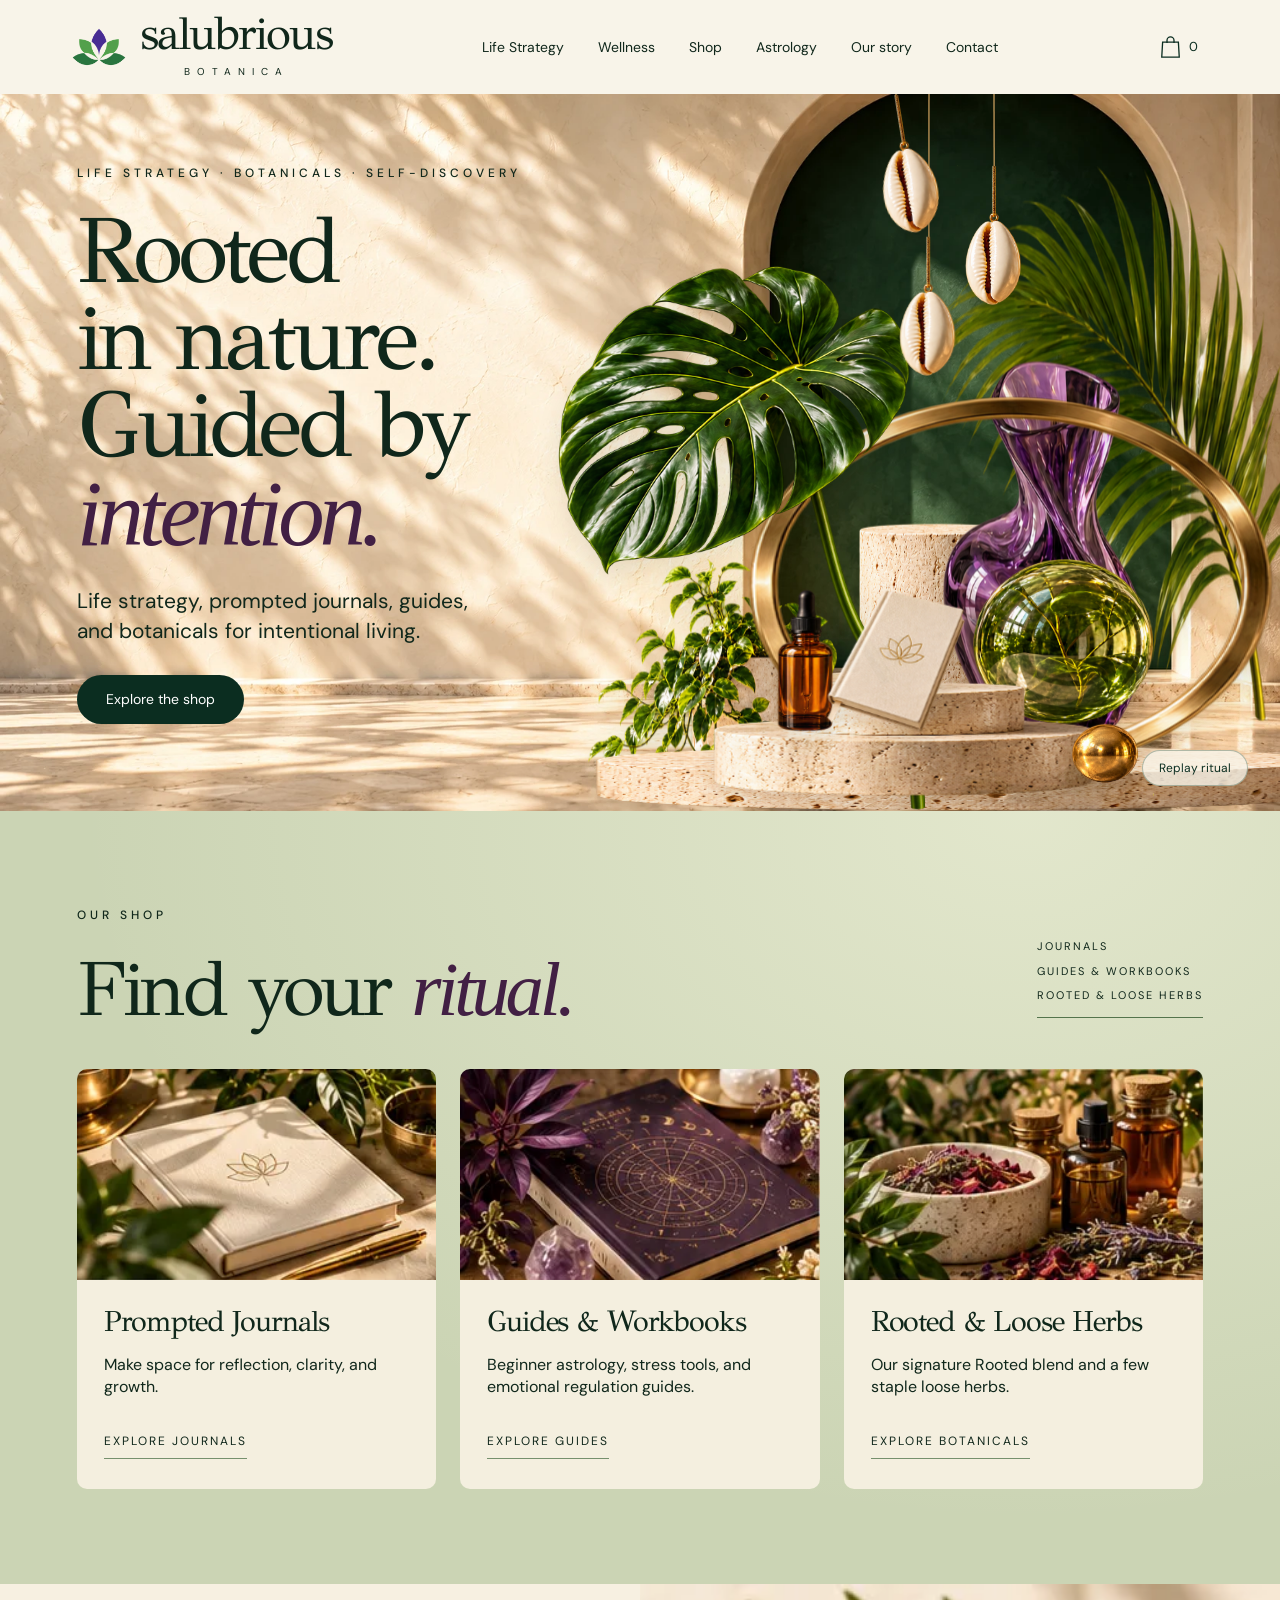
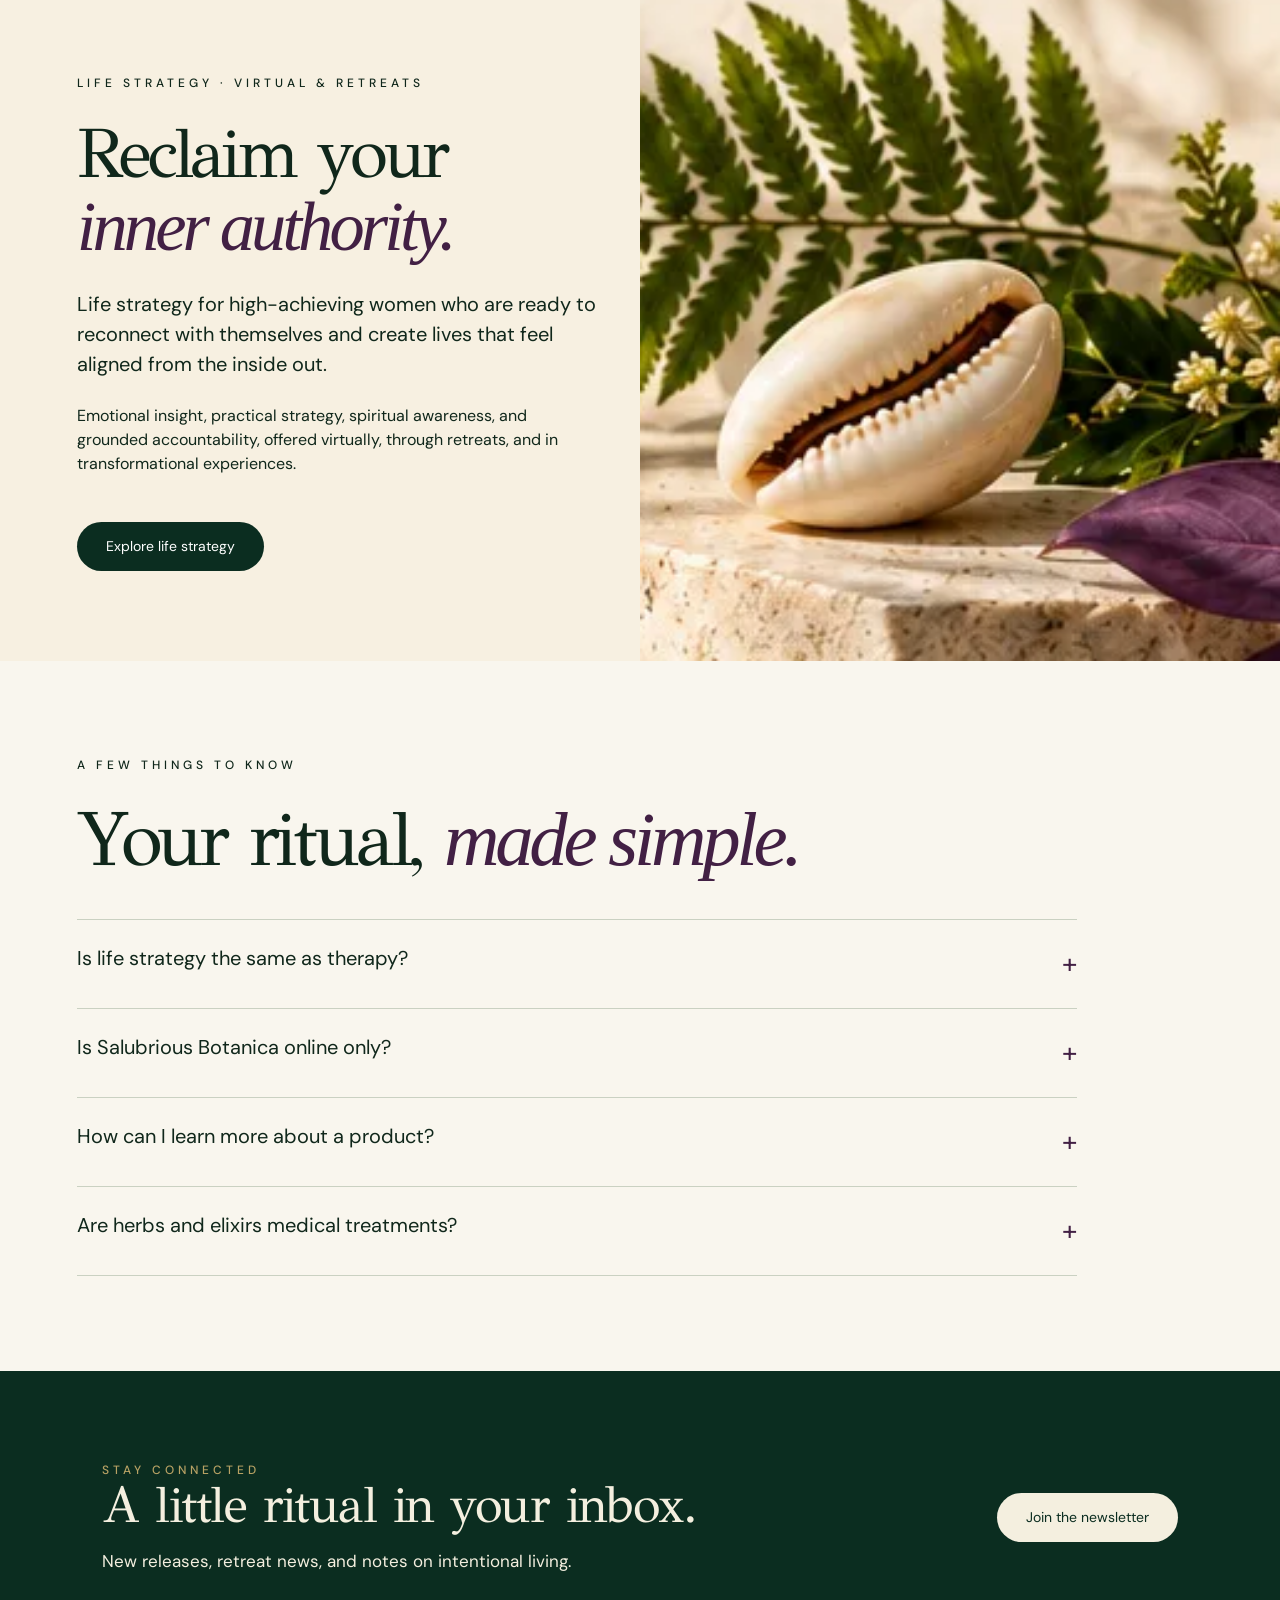
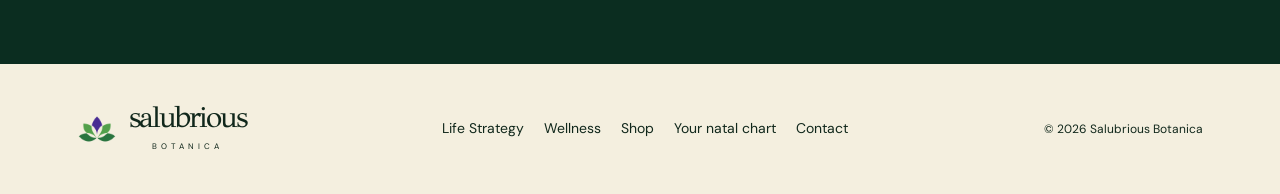
==== commit ba5a5625: "Add Wellness page: life-phase guidance service + upcoming articles" ====
--- a/index.html
+++ b/index.html
@@ -1,9 +1,9 @@
 <!doctype html>
 <html lang="en"><head><meta charset="utf-8"><meta name="viewport" content="width=device-width,initial-scale=1"><title>Salubrious Botanica — Rooted in nature</title><meta name="description" content="Life strategy for high-achieving women, plus prompted journals, guides, the signature Rooted blend, and loose herbs for intentional living."><link rel="icon" href="assets/lotus.png"><link rel="preconnect" href="https://fonts.googleapis.com"><link rel="preconnect" href="https://fonts.gstatic.com" crossorigin><link href="https://fonts.googleapis.com/css2?family=DM+Sans:wght@400;500;600&family=GFS+Didot&display=swap" rel="stylesheet"><link rel="stylesheet" href="/styles.css"><link rel="stylesheet" href="/store.css"></head><body>
-<header><a class="brand" href="/" aria-label="Salubrious Botanica home"><img src="/assets/lotus.png" alt="" width="58" height="58"><span>salubrious<small>BOTANICA</small></span></a><nav aria-label="Main navigation"><a href="/life-strategy/">Life Strategy</a><a href="/shop/">Shop</a><a href="/astrology/">Astrology</a><a href="/about/">Our story</a><a href="/contact/">Contact</a></nav><div class="header-actions"><button class="cart-toggle" aria-label="Open shopping bag"><svg width="21" height="24" viewBox="0 0 24 27" fill="none" aria-hidden="true"><path d="M3 8h18l1 17H2L3 8Z M8 9V6a4 4 0 0 1 8 0v3" stroke="currentColor" stroke-width="1.5"/></svg><span class="cart-count">0</span></button><button class="menu-toggle" aria-expanded="false" aria-label="Open menu">Menu</button></div></header>
+<header><a class="brand" href="/" aria-label="Salubrious Botanica home"><img src="/assets/lotus.png" alt="" width="58" height="58"><span>salubrious<small>BOTANICA</small></span></a><nav aria-label="Main navigation"><a href="/life-strategy/">Life Strategy</a><a href="/wellness/">Wellness</a><a href="/shop/">Shop</a><a href="/astrology/">Astrology</a><a href="/about/">Our story</a><a href="/contact/">Contact</a></nav><div class="header-actions"><button class="cart-toggle" aria-label="Open shopping bag"><svg width="21" height="24" viewBox="0 0 24 27" fill="none" aria-hidden="true"><path d="M3 8h18l1 17H2L3 8Z M8 9V6a4 4 0 0 1 8 0v3" stroke="currentColor" stroke-width="1.5"/></svg><span class="cart-count">0</span></button><button class="menu-toggle" aria-expanded="false" aria-label="Open menu">Menu</button></div></header>
 <main><section class="hero" id="home"><div class="hero-backdrop" aria-hidden="true"></div><div class="hero-copy"><p class="eyebrow">LIFE STRATEGY · BOTANICALS · SELF-DISCOVERY</p><h1>Rooted<br>in nature.<br>Guided by<br><em>intention.</em></h1><p class="intro">Life strategy, prompted journals, guides,<br class="desktop-break"> and botanicals for intentional living.</p><a class="button" href="/shop/">Explore the shop</a></div><div class="hero-stage" aria-hidden="true"><div class="layer slab" data-x="0" data-y="80" data-r="0"><img src="assets/slab.png" alt=""></div><div class="layer column" data-x="20" data-y="40" data-r="0"><img src="assets/column.png" alt=""></div><div class="layer trailing-plant" data-x="-70" data-y="50" data-r="-8"><img src="assets/trailing-plant.png" alt=""></div><div class="layer orb" data-x="70" data-y="30" data-r="10"><img src="assets/orb.png" alt=""></div><div class="layer gold-sphere" data-x="90" data-y="60" data-r="10"><img src="assets/gold-sphere.png" alt=""></div><div class="layer pedestal" data-x="0" data-y="85" data-r="0"><img src="assets/pedestal.png" alt=""></div><div class="layer palm" data-x="130" data-y="-20" data-r="20"><img src="assets/palm.png" alt=""></div><div class="layer vase" data-x="65" data-y="-55" data-r="12"><img src="assets/vase.png" alt=""></div><div class="layer ring" data-x="100" data-y="30" data-r="-25"><img src="assets/ring.png" alt=""></div><div class="layer monstera" data-x="-120" data-y="-25" data-r="-18"><img src="assets/monstera-stem.png" alt=""></div><div class="layer shell shell-one" data-x="-30" data-y="-110" data-r="-15"><img src="assets/hanging-cowrie.png" alt=""></div><div class="layer shell shell-two" data-x="40" data-y="-90" data-r="20"><img src="assets/hanging-cowrie.png" alt=""></div><div class="layer shell shell-three" data-x="90" data-y="-130" data-r="-20"><img src="assets/hanging-cowrie.png" alt=""></div><div class="layer bottle" data-x="-50" data-y="70" data-r="-12"><img src="assets/bottle.png" alt=""></div><div class="layer journal" data-x="50" data-y="90" data-r="15"><img src="assets/journal.png" alt=""></div></div><button class="replay" type="button" aria-label="Replay hero assembly animation">Replay ritual</button></section>
 <section id="shop" class="shop section"><div class="section-heading"><div><p class="eyebrow">OUR SHOP</p><h2>Find your <em>ritual.</em></h2></div><p class="category-note">JOURNALS<br>GUIDES & WORKBOOKS<br>ROOTED & LOOSE HERBS</p></div><div class="cards"><article class="card"><a href="/shop/" class="card-image"><img src="assets/journals.webp" alt="Ivory ritual journal with a gold pen and botanical accents" width="600" height="354" loading="lazy"></a><div class="card-body"><h3>Prompted Journals</h3><p>Make space for reflection, clarity, and growth.</p><a class="text-link" href="/shop/?category=Journals">Explore journals</a></div></article><article class="card"><a href="/shop/" class="card-image"><img src="assets/astrology.webp" alt="Purple astrology workbook with a chart illustration" width="600" height="354" loading="lazy"></a><div class="card-body"><h3>Guides & Workbooks</h3><p>Beginner astrology, stress tools, and emotional regulation guides.</p><a class="text-link" href="/shop/?category=Guides%20%26%20Workbooks">Explore guides</a></div></article><article class="card"><a href="/shop/" class="card-image"><img src="assets/herbs.webp" alt="Dried botanicals in a stone bowl beside amber bottles" width="600" height="354" loading="lazy"></a><div class="card-body"><h3>Rooted & Loose Herbs</h3><p>Our signature Rooted blend and a few staple loose herbs.</p><a class="text-link" href="/shop/?category=Teas%20%26%20Elixirs">Explore botanicals</a></div></article></div></section>
 <section id="story" class="story"><div class="story-copy"><p class="eyebrow">LIFE STRATEGY · VIRTUAL & RETREATS</p><h2>Reclaim your<br><em>inner authority.</em></h2><p>Life strategy for high-achieving women who are ready to reconnect with themselves and create lives that feel aligned from the inside out.</p><p class="story-detail">Emotional insight, practical strategy, spiritual awareness, and grounded accountability, offered virtually, through retreats, and in transformational experiences.</p><a class="button" href="/life-strategy/" style="margin-top:30px">Explore life strategy</a></div><img src="assets/ritual.webp" alt="Cowrie shell, fern, and violet leaves on a sunlit stone pedestal" width="750" height="440" loading="lazy"></section>
 <section id="faq" class="faq section"><p class="eyebrow">A FEW THINGS TO KNOW</p><h2>Your ritual, <em>made simple.</em></h2><div class="questions"><details><summary>Is life strategy the same as therapy?</summary><p>No. Life strategy is a non-clinical service for personal growth, clarity, alignment, and intentional living. It does not diagnose or treat mental health concerns. If you are looking for therapy, our sister practice, <a href="https://www.salubrioustherapysolutions.com/">Salubrious Therapy Solutions</a>, can help.</p></details><details><summary>Is Salubrious Botanica online only?</summary><p>Yes. Salubrious Botanica is an online wellness store that ships within the United States. Contact us for current product availability and fulfillment details.</p></details><details><summary>How can I learn more about a product?</summary><p>Email <a href="mailto:T.Nicole@salubriousbotanica.com">T.Nicole@salubriousbotanica.com</a> or call <a href="tel:+17575932496">757-593-2496</a> for product questions.</p></details><details><summary>Are herbs and elixirs medical treatments?</summary><p>Products are intended for general wellness support. They are not intended to diagnose, treat, cure, or prevent disease.</p></details></div></section>
 <section class="newsletter"><div><p class="eyebrow">STAY CONNECTED</p><h2>A little ritual in your inbox.</h2><p>New releases, retreat news, and notes on intentional living.</p></div><a class="button light" href="https://salubriousbotanica.com/#newsletter">Join the newsletter</a></section></main>
-<footer><a class="brand" href="/"><img src="/assets/lotus.png" alt="" width="40" height="40"><span>salubrious<small>BOTANICA</small></span></a><div class="footer-links"><a href="/life-strategy/">Life Strategy</a><a href="/shop/">Shop</a><a href="/astrology/">Your natal chart</a><a href="/contact/">Contact</a></div><small>© <span id="year"></span> Salubrious Botanica</small></footer><div id="toast" role="status" aria-live="polite"></div><dialog id="cart-dialog" aria-labelledby="cart-title"><div class="cart-head"><div><p class="eyebrow">YOUR RITUALS</p><h2 id="cart-title">Your bag</h2></div><button class="icon-close" data-close-cart aria-label="Close bag">×</button></div><div id="cart-lines"></div><div id="cart-summary"></div></dialog><script src="/catalog.js"></script><script src="/common.js"></script><script src="/script.js"></script></body></html>+<footer><a class="brand" href="/"><img src="/assets/lotus.png" alt="" width="40" height="40"><span>salubrious<small>BOTANICA</small></span></a><div class="footer-links"><a href="/life-strategy/">Life Strategy</a><a href="/wellness/">Wellness</a><a href="/shop/">Shop</a><a href="/astrology/">Your natal chart</a><a href="/contact/">Contact</a></div><small>© <span id="year"></span> Salubrious Botanica</small></footer><div id="toast" role="status" aria-live="polite"></div><dialog id="cart-dialog" aria-labelledby="cart-title"><div class="cart-head"><div><p class="eyebrow">YOUR RITUALS</p><h2 id="cart-title">Your bag</h2></div><button class="icon-close" data-close-cart aria-label="Close bag">×</button></div><div id="cart-lines"></div><div id="cart-summary"></div></dialog><script src="/catalog.js"></script><script src="/common.js"></script><script src="/script.js"></script></body></html>
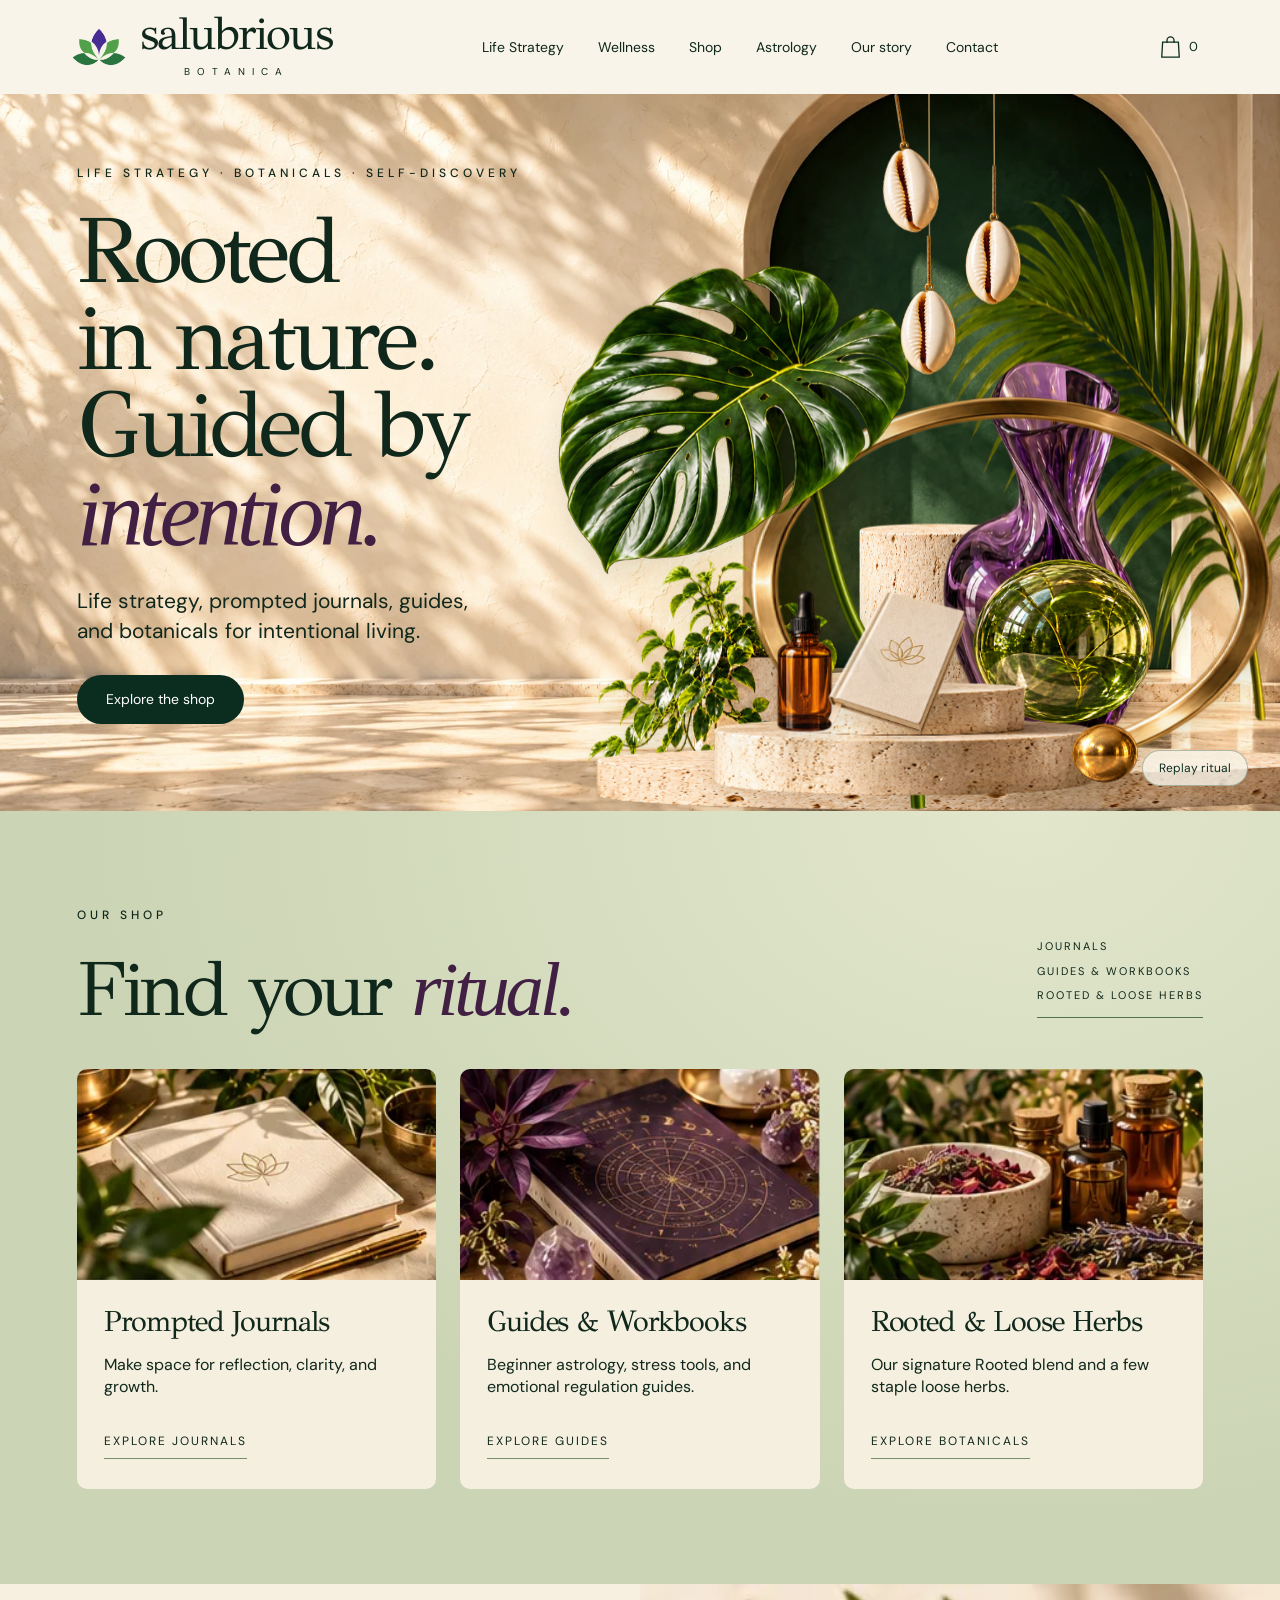
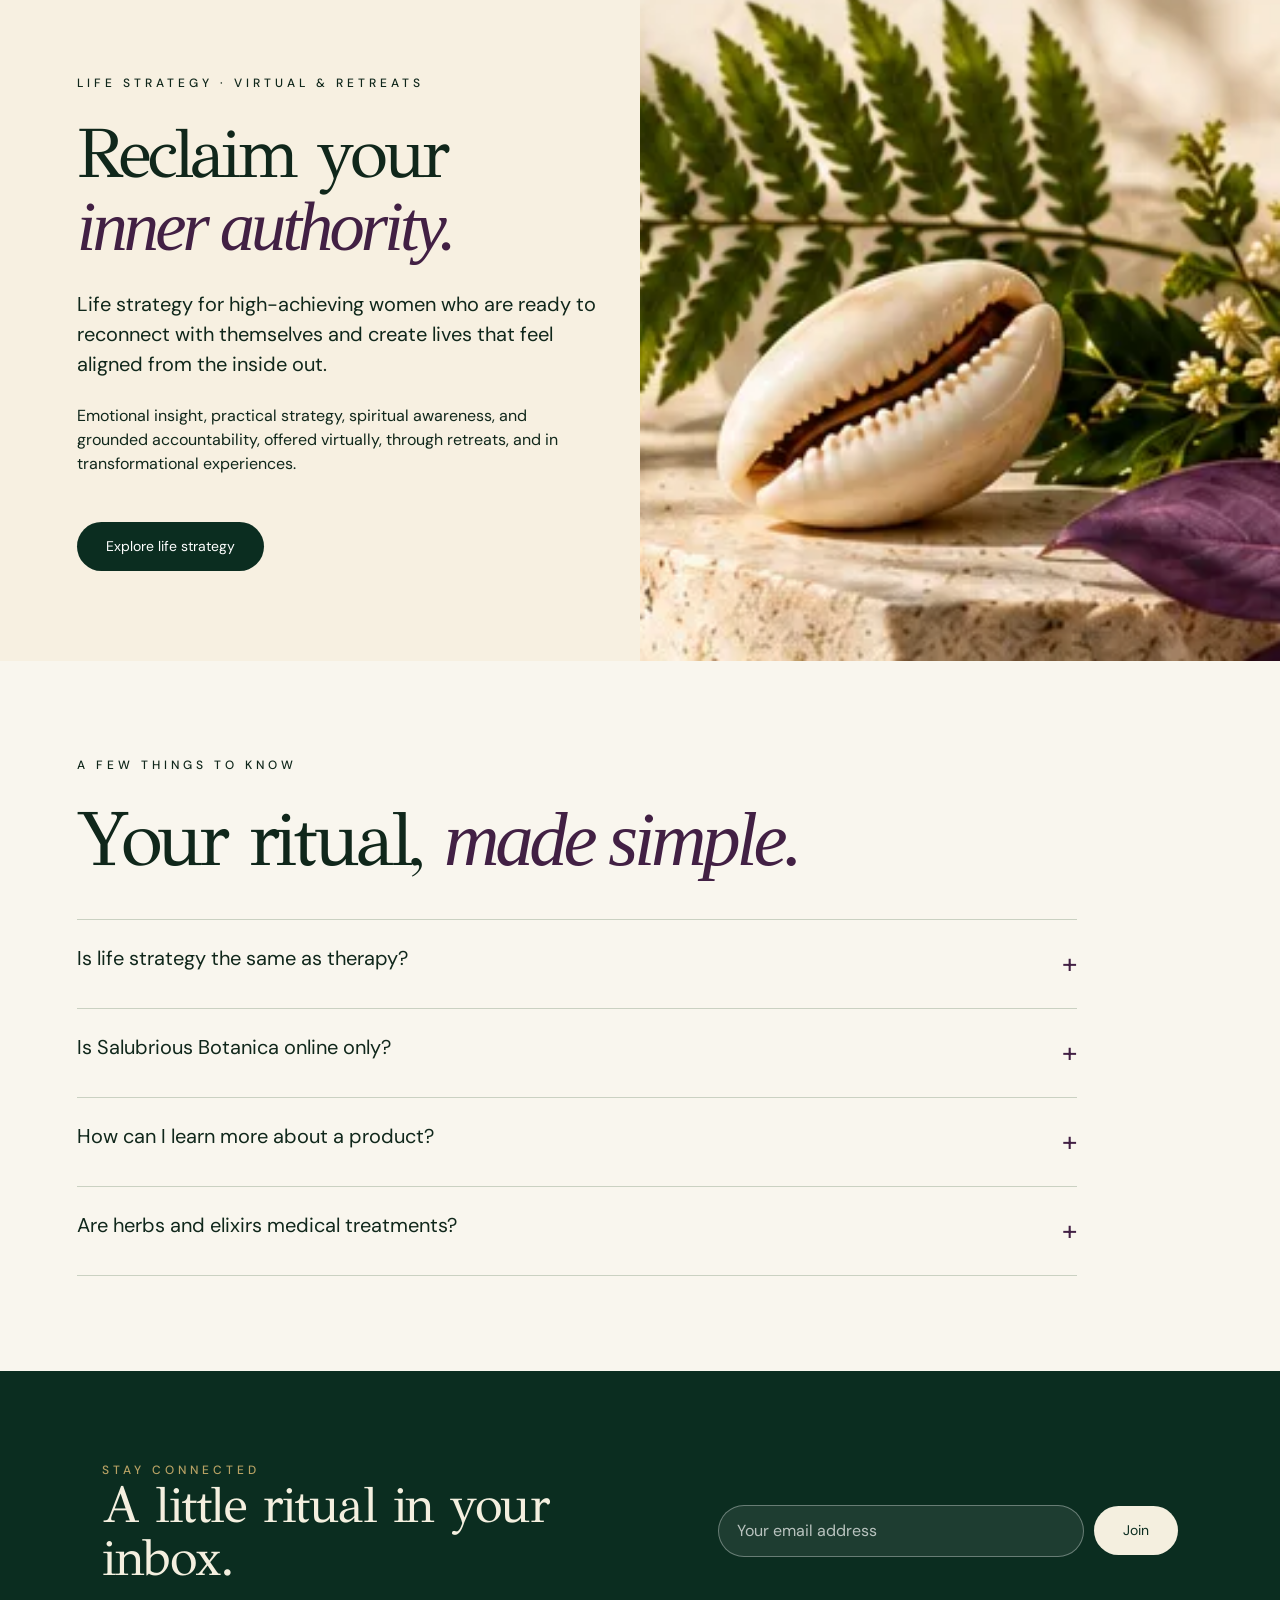
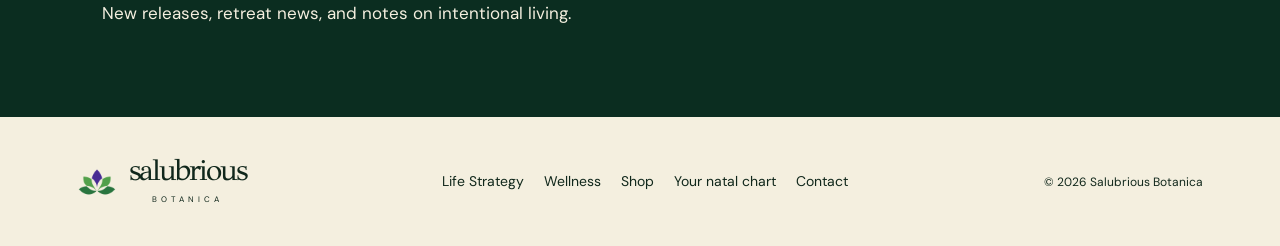
==== commit 9e025d52: "Inquiry and newsletter forms send leads to Salubrious HQ and the CRM; page-view counter" ====
--- a/index.html
+++ b/index.html
@@ -5,5 +5,5 @@
 <section id="shop" class="shop section"><div class="section-heading"><div><p class="eyebrow">OUR SHOP</p><h2>Find your <em>ritual.</em></h2></div><p class="category-note">JOURNALS<br>GUIDES & WORKBOOKS<br>ROOTED & LOOSE HERBS</p></div><div class="cards"><article class="card"><a href="/shop/" class="card-image"><img src="assets/journals.webp" alt="Ivory ritual journal with a gold pen and botanical accents" width="600" height="354" loading="lazy"></a><div class="card-body"><h3>Prompted Journals</h3><p>Make space for reflection, clarity, and growth.</p><a class="text-link" href="/shop/?category=Journals">Explore journals</a></div></article><article class="card"><a href="/shop/" class="card-image"><img src="assets/astrology.webp" alt="Purple astrology workbook with a chart illustration" width="600" height="354" loading="lazy"></a><div class="card-body"><h3>Guides & Workbooks</h3><p>Beginner astrology, stress tools, and emotional regulation guides.</p><a class="text-link" href="/shop/?category=Guides%20%26%20Workbooks">Explore guides</a></div></article><article class="card"><a href="/shop/" class="card-image"><img src="assets/herbs.webp" alt="Dried botanicals in a stone bowl beside amber bottles" width="600" height="354" loading="lazy"></a><div class="card-body"><h3>Rooted & Loose Herbs</h3><p>Our signature Rooted blend and a few staple loose herbs.</p><a class="text-link" href="/shop/?category=Teas%20%26%20Elixirs">Explore botanicals</a></div></article></div></section>
 <section id="story" class="story"><div class="story-copy"><p class="eyebrow">LIFE STRATEGY · VIRTUAL & RETREATS</p><h2>Reclaim your<br><em>inner authority.</em></h2><p>Life strategy for high-achieving women who are ready to reconnect with themselves and create lives that feel aligned from the inside out.</p><p class="story-detail">Emotional insight, practical strategy, spiritual awareness, and grounded accountability, offered virtually, through retreats, and in transformational experiences.</p><a class="button" href="/life-strategy/" style="margin-top:30px">Explore life strategy</a></div><img src="assets/ritual.webp" alt="Cowrie shell, fern, and violet leaves on a sunlit stone pedestal" width="750" height="440" loading="lazy"></section>
 <section id="faq" class="faq section"><p class="eyebrow">A FEW THINGS TO KNOW</p><h2>Your ritual, <em>made simple.</em></h2><div class="questions"><details><summary>Is life strategy the same as therapy?</summary><p>No. Life strategy is a non-clinical service for personal growth, clarity, alignment, and intentional living. It does not diagnose or treat mental health concerns. If you are looking for therapy, our sister practice, <a href="https://www.salubrioustherapysolutions.com/">Salubrious Therapy Solutions</a>, can help.</p></details><details><summary>Is Salubrious Botanica online only?</summary><p>Yes. Salubrious Botanica is an online wellness store that ships within the United States. Contact us for current product availability and fulfillment details.</p></details><details><summary>How can I learn more about a product?</summary><p>Email <a href="mailto:T.Nicole@salubriousbotanica.com">T.Nicole@salubriousbotanica.com</a> or call <a href="tel:+17575932496">757-593-2496</a> for product questions.</p></details><details><summary>Are herbs and elixirs medical treatments?</summary><p>Products are intended for general wellness support. They are not intended to diagnose, treat, cure, or prevent disease.</p></details></div></section>
-<section class="newsletter"><div><p class="eyebrow">STAY CONNECTED</p><h2>A little ritual in your inbox.</h2><p>New releases, retreat news, and notes on intentional living.</p></div><a class="button light" href="https://salubriousbotanica.com/#newsletter">Join the newsletter</a></section></main>
-<footer><a class="brand" href="/"><img src="/assets/lotus.png" alt="" width="40" height="40"><span>salubrious<small>BOTANICA</small></span></a><div class="footer-links"><a href="/life-strategy/">Life Strategy</a><a href="/wellness/">Wellness</a><a href="/shop/">Shop</a><a href="/astrology/">Your natal chart</a><a href="/contact/">Contact</a></div><small>© <span id="year"></span> Salubrious Botanica</small></footer><div id="toast" role="status" aria-live="polite"></div><dialog id="cart-dialog" aria-labelledby="cart-title"><div class="cart-head"><div><p class="eyebrow">YOUR RITUALS</p><h2 id="cart-title">Your bag</h2></div><button class="icon-close" data-close-cart aria-label="Close bag">×</button></div><div id="cart-lines"></div><div id="cart-summary"></div></dialog><script src="/catalog.js"></script><script src="/common.js"></script><script src="/script.js"></script></body></html>+<section class="newsletter" id="newsletter"><div><p class="eyebrow">STAY CONNECTED</p><h2>A little ritual in your inbox.</h2><p>New releases, retreat news, and notes on intentional living.</p></div><form class="newsletter-form" data-hq-form="newsletter"><input type="text" name="company" tabindex="-1" autocomplete="off" aria-hidden="true" class="hp"><label class="sr-only" for="nl-email">Email address</label><input id="nl-email" name="email" type="email" required placeholder="Your email address" autocomplete="email"><button class="button light" type="submit">Join</button><p class="form-status" role="status" aria-live="polite"></p></form></section></main>
+<footer><a class="brand" href="/"><img src="/assets/lotus.png" alt="" width="40" height="40"><span>salubrious<small>BOTANICA</small></span></a><div class="footer-links"><a href="/life-strategy/">Life Strategy</a><a href="/wellness/">Wellness</a><a href="/shop/">Shop</a><a href="/astrology/">Your natal chart</a><a href="/contact/">Contact</a></div><small>© <span id="year"></span> Salubrious Botanica</small></footer><div id="toast" role="status" aria-live="polite"></div><dialog id="cart-dialog" aria-labelledby="cart-title"><div class="cart-head"><div><p class="eyebrow">YOUR RITUALS</p><h2 id="cart-title">Your bag</h2></div><button class="icon-close" data-close-cart aria-label="Close bag">×</button></div><div id="cart-lines"></div><div id="cart-summary"></div></dialog><script src="/catalog.js"></script><script src="/common.js"></script><script src="/script.js"></script><script src="/hq.js" defer></script></body></html>
--- a/store.css
+++ b/store.css
@@ -39,3 +39,24 @@
 @media print{.header-decoration,.product-heading-accent{display:none}.placement-icon{width:25px;height:25px}}
 .about-layout h2{font-size:clamp(36px,4vw,58px);line-height:1.08;margin-bottom:24px}
 .about-layout p+p{margin-top:16px}
+.hp{position:absolute!important;left:-9999px!important;width:1px;height:1px;opacity:0}
+.sr-only{position:absolute;width:1px;height:1px;overflow:hidden;clip:rect(0 0 0 0);white-space:nowrap}
+.inquiry{display:grid;grid-template-columns:.8fr 1.2fr;gap:6%;align-items:start;border-top:1px solid #d9d2bd}
+.inquiry h2{font-size:clamp(34px,4vw,54px);line-height:1.08;margin:10px 0 18px}
+.inquiry-form{display:grid;gap:18px}
+.inquiry-form label{display:flex;flex-direction:column;gap:8px;font-size:14px;color:var(--ink)}
+.inquiry-form .optional{color:#6b7466}
+.inquiry-form input,.inquiry-form select,.inquiry-form textarea{font:inherit;font-size:16px;padding:13px 15px;border:1px solid #cfc7ae;border-radius:12px;background:#fffdf7;color:var(--ink);outline:none}
+.inquiry-form input:focus,.inquiry-form select:focus,.inquiry-form textarea:focus{border-color:var(--forest);box-shadow:0 0 0 3px #0b2d2014}
+.inquiry-form .button{justify-self:start;border:0;cursor:pointer}
+.form-row{display:grid;grid-template-columns:1fr 1fr;gap:18px}
+.form-status{font-size:14px;min-height:1.2em;margin:0}
+.form-status.ok{color:var(--forest);font-weight:500}
+.form-status.error{color:#9b2c2c}
+.newsletter-form{display:flex;flex-wrap:wrap;gap:10px;align-items:center;max-width:460px;width:100%}
+.newsletter-form input[type=email]{flex:1;min-width:200px;font:inherit;font-size:16px;padding:13px 18px;border-radius:999px;border:1px solid #ffffff55;background:#ffffff14;color:#fff;outline:none}
+.newsletter-form input[type=email]::placeholder{color:#ffffffb0}
+.newsletter-form .button{border:0;cursor:pointer}
+.newsletter-form .form-status{flex-basis:100%;color:#fff}
+.newsletter-form .form-status.error{color:#ffd6d1}
+@media(max-width:800px){.inquiry,.form-row{grid-template-columns:1fr}}
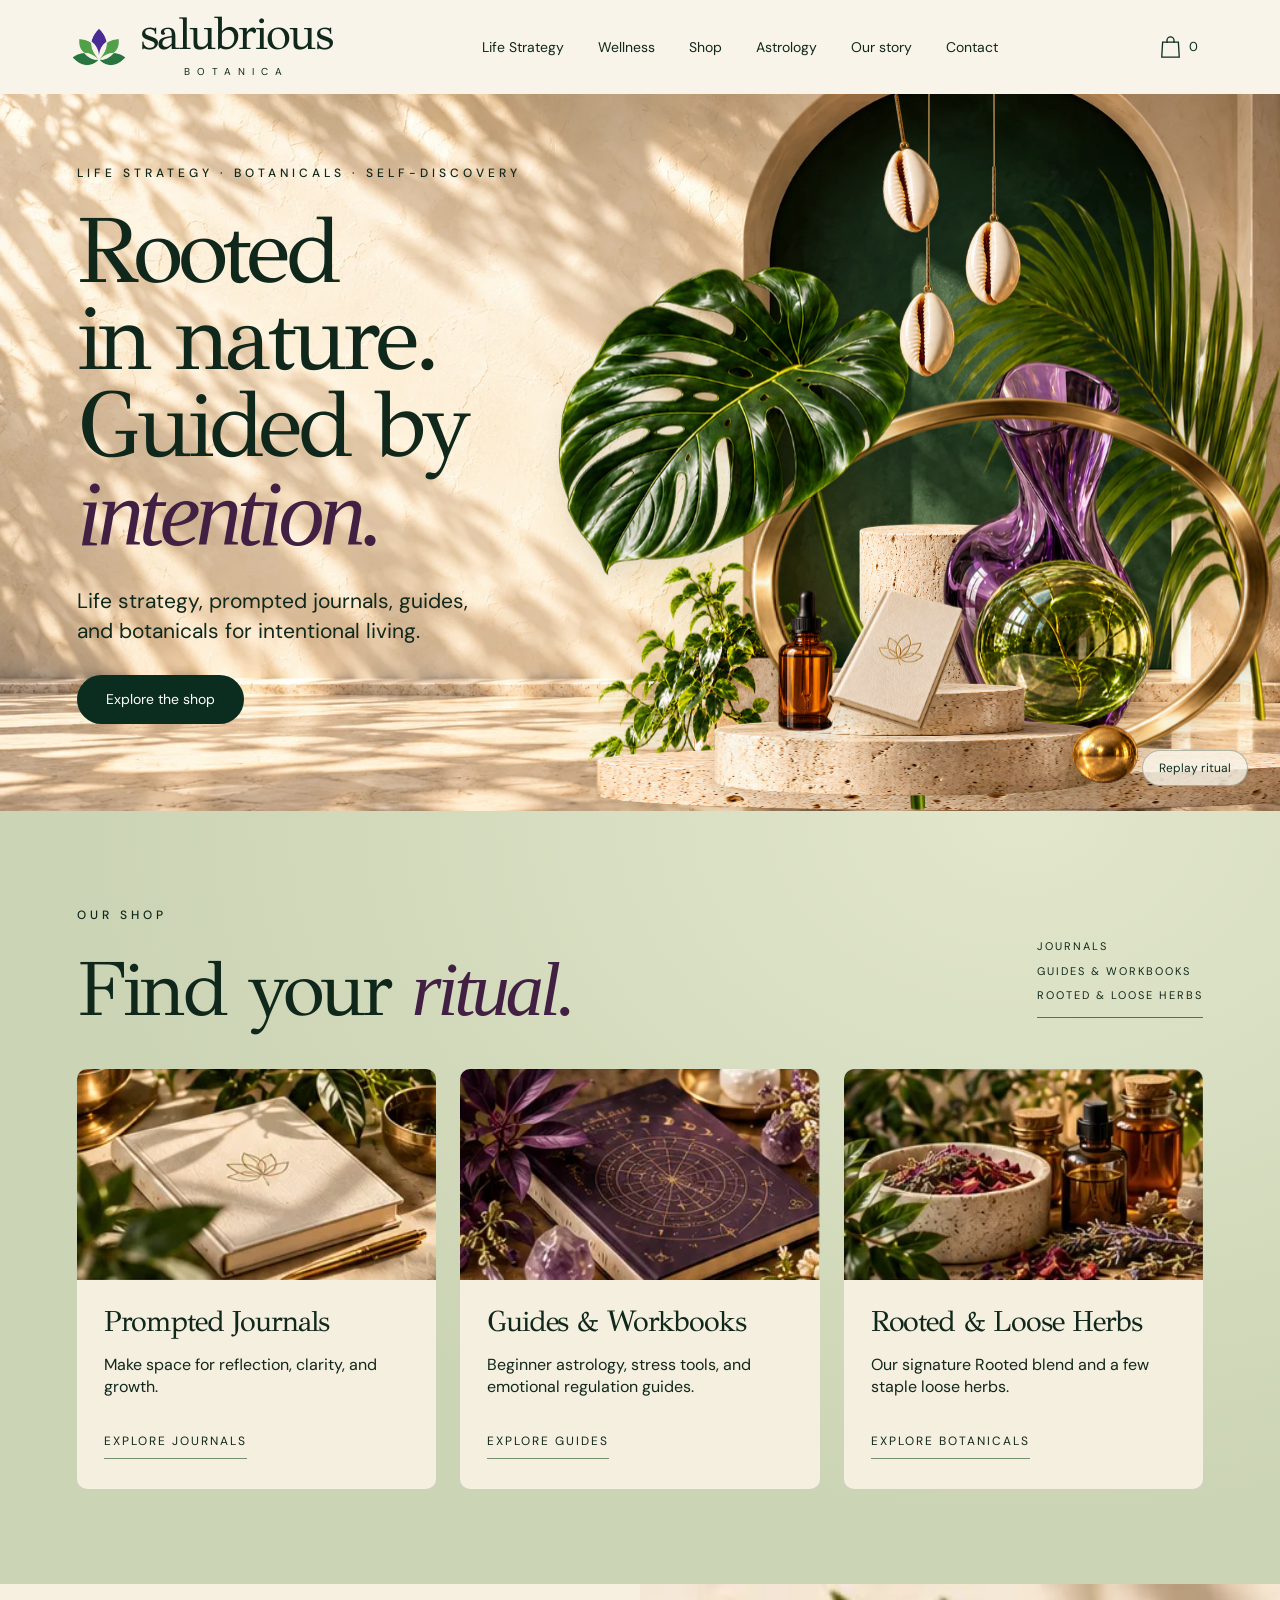
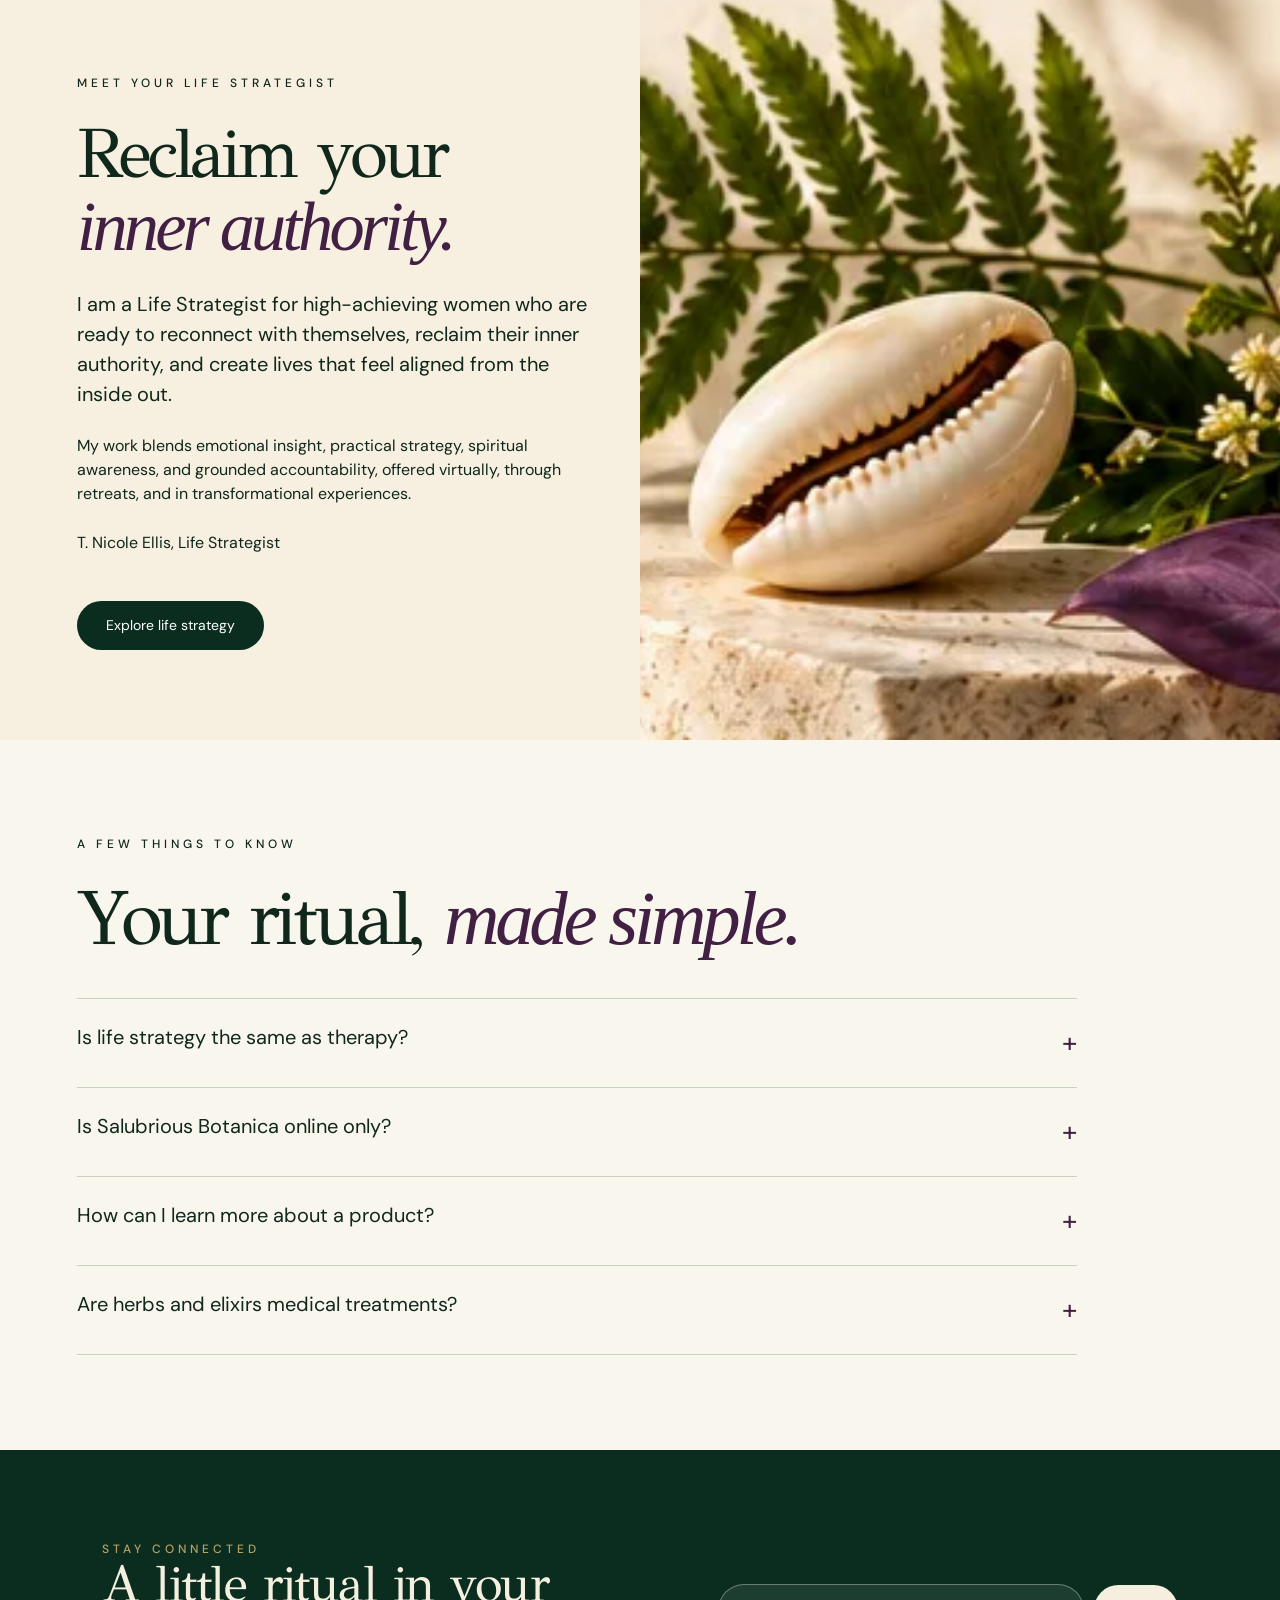
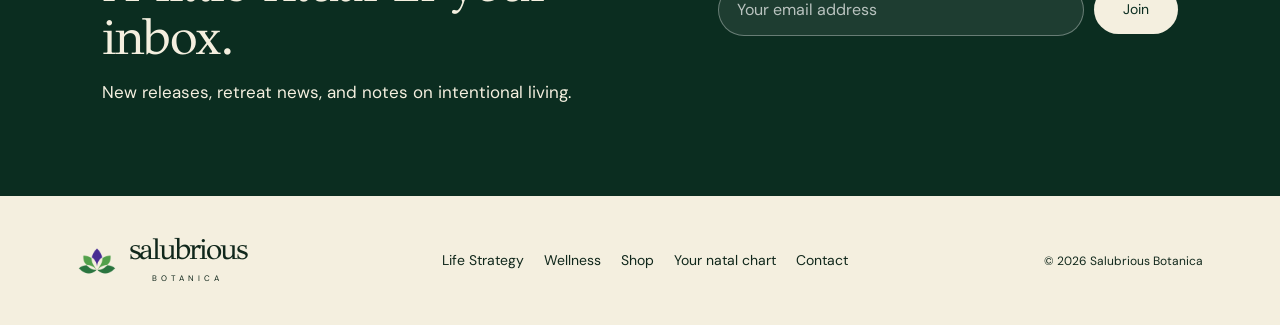
==== commit c5d56f6c: "Home: introduce Nicole as a Life Strategist in her own words" ====
--- a/index.html
+++ b/index.html
@@ -3,7 +3,7 @@
 <header><a class="brand" href="/" aria-label="Salubrious Botanica home"><img src="/assets/lotus.png" alt="" width="58" height="58"><span>salubrious<small>BOTANICA</small></span></a><nav aria-label="Main navigation"><a href="/life-strategy/">Life Strategy</a><a href="/wellness/">Wellness</a><a href="/shop/">Shop</a><a href="/astrology/">Astrology</a><a href="/about/">Our story</a><a href="/contact/">Contact</a></nav><div class="header-actions"><button class="cart-toggle" aria-label="Open shopping bag"><svg width="21" height="24" viewBox="0 0 24 27" fill="none" aria-hidden="true"><path d="M3 8h18l1 17H2L3 8Z M8 9V6a4 4 0 0 1 8 0v3" stroke="currentColor" stroke-width="1.5"/></svg><span class="cart-count">0</span></button><button class="menu-toggle" aria-expanded="false" aria-label="Open menu">Menu</button></div></header>
 <main><section class="hero" id="home"><div class="hero-backdrop" aria-hidden="true"></div><div class="hero-copy"><p class="eyebrow">LIFE STRATEGY · BOTANICALS · SELF-DISCOVERY</p><h1>Rooted<br>in nature.<br>Guided by<br><em>intention.</em></h1><p class="intro">Life strategy, prompted journals, guides,<br class="desktop-break"> and botanicals for intentional living.</p><a class="button" href="/shop/">Explore the shop</a></div><div class="hero-stage" aria-hidden="true"><div class="layer slab" data-x="0" data-y="80" data-r="0"><img src="assets/slab.png" alt=""></div><div class="layer column" data-x="20" data-y="40" data-r="0"><img src="assets/column.png" alt=""></div><div class="layer trailing-plant" data-x="-70" data-y="50" data-r="-8"><img src="assets/trailing-plant.png" alt=""></div><div class="layer orb" data-x="70" data-y="30" data-r="10"><img src="assets/orb.png" alt=""></div><div class="layer gold-sphere" data-x="90" data-y="60" data-r="10"><img src="assets/gold-sphere.png" alt=""></div><div class="layer pedestal" data-x="0" data-y="85" data-r="0"><img src="assets/pedestal.png" alt=""></div><div class="layer palm" data-x="130" data-y="-20" data-r="20"><img src="assets/palm.png" alt=""></div><div class="layer vase" data-x="65" data-y="-55" data-r="12"><img src="assets/vase.png" alt=""></div><div class="layer ring" data-x="100" data-y="30" data-r="-25"><img src="assets/ring.png" alt=""></div><div class="layer monstera" data-x="-120" data-y="-25" data-r="-18"><img src="assets/monstera-stem.png" alt=""></div><div class="layer shell shell-one" data-x="-30" data-y="-110" data-r="-15"><img src="assets/hanging-cowrie.png" alt=""></div><div class="layer shell shell-two" data-x="40" data-y="-90" data-r="20"><img src="assets/hanging-cowrie.png" alt=""></div><div class="layer shell shell-three" data-x="90" data-y="-130" data-r="-20"><img src="assets/hanging-cowrie.png" alt=""></div><div class="layer bottle" data-x="-50" data-y="70" data-r="-12"><img src="assets/bottle.png" alt=""></div><div class="layer journal" data-x="50" data-y="90" data-r="15"><img src="assets/journal.png" alt=""></div></div><button class="replay" type="button" aria-label="Replay hero assembly animation">Replay ritual</button></section>
 <section id="shop" class="shop section"><div class="section-heading"><div><p class="eyebrow">OUR SHOP</p><h2>Find your <em>ritual.</em></h2></div><p class="category-note">JOURNALS<br>GUIDES & WORKBOOKS<br>ROOTED & LOOSE HERBS</p></div><div class="cards"><article class="card"><a href="/shop/" class="card-image"><img src="assets/journals.webp" alt="Ivory ritual journal with a gold pen and botanical accents" width="600" height="354" loading="lazy"></a><div class="card-body"><h3>Prompted Journals</h3><p>Make space for reflection, clarity, and growth.</p><a class="text-link" href="/shop/?category=Journals">Explore journals</a></div></article><article class="card"><a href="/shop/" class="card-image"><img src="assets/astrology.webp" alt="Purple astrology workbook with a chart illustration" width="600" height="354" loading="lazy"></a><div class="card-body"><h3>Guides & Workbooks</h3><p>Beginner astrology, stress tools, and emotional regulation guides.</p><a class="text-link" href="/shop/?category=Guides%20%26%20Workbooks">Explore guides</a></div></article><article class="card"><a href="/shop/" class="card-image"><img src="assets/herbs.webp" alt="Dried botanicals in a stone bowl beside amber bottles" width="600" height="354" loading="lazy"></a><div class="card-body"><h3>Rooted & Loose Herbs</h3><p>Our signature Rooted blend and a few staple loose herbs.</p><a class="text-link" href="/shop/?category=Teas%20%26%20Elixirs">Explore botanicals</a></div></article></div></section>
-<section id="story" class="story"><div class="story-copy"><p class="eyebrow">LIFE STRATEGY · VIRTUAL & RETREATS</p><h2>Reclaim your<br><em>inner authority.</em></h2><p>Life strategy for high-achieving women who are ready to reconnect with themselves and create lives that feel aligned from the inside out.</p><p class="story-detail">Emotional insight, practical strategy, spiritual awareness, and grounded accountability, offered virtually, through retreats, and in transformational experiences.</p><a class="button" href="/life-strategy/" style="margin-top:30px">Explore life strategy</a></div><img src="assets/ritual.webp" alt="Cowrie shell, fern, and violet leaves on a sunlit stone pedestal" width="750" height="440" loading="lazy"></section>
+<section id="story" class="story"><div class="story-copy"><p class="eyebrow">MEET YOUR LIFE STRATEGIST</p><h2>Reclaim your<br><em>inner authority.</em></h2><p>I am a Life Strategist for high-achieving women who are ready to reconnect with themselves, reclaim their inner authority, and create lives that feel aligned from the inside out.</p><p class="story-detail">My work blends emotional insight, practical strategy, spiritual awareness, and grounded accountability, offered virtually, through retreats, and in transformational experiences.</p><p class="story-detail">T. Nicole Ellis, Life Strategist</p><a class="button" href="/life-strategy/" style="margin-top:30px">Explore life strategy</a></div><img src="assets/ritual.webp" alt="Cowrie shell, fern, and violet leaves on a sunlit stone pedestal" width="750" height="440" loading="lazy"></section>
 <section id="faq" class="faq section"><p class="eyebrow">A FEW THINGS TO KNOW</p><h2>Your ritual, <em>made simple.</em></h2><div class="questions"><details><summary>Is life strategy the same as therapy?</summary><p>No. Life strategy is a non-clinical service for personal growth, clarity, alignment, and intentional living. It does not diagnose or treat mental health concerns. If you are looking for therapy, our sister practice, <a href="https://www.salubrioustherapysolutions.com/">Salubrious Therapy Solutions</a>, can help.</p></details><details><summary>Is Salubrious Botanica online only?</summary><p>Yes. Salubrious Botanica is an online wellness store that ships within the United States. Contact us for current product availability and fulfillment details.</p></details><details><summary>How can I learn more about a product?</summary><p>Email <a href="mailto:T.Nicole@salubriousbotanica.com">T.Nicole@salubriousbotanica.com</a> or call <a href="tel:+17575932496">757-593-2496</a> for product questions.</p></details><details><summary>Are herbs and elixirs medical treatments?</summary><p>Products are intended for general wellness support. They are not intended to diagnose, treat, cure, or prevent disease.</p></details></div></section>
 <section class="newsletter" id="newsletter"><div><p class="eyebrow">STAY CONNECTED</p><h2>A little ritual in your inbox.</h2><p>New releases, retreat news, and notes on intentional living.</p></div><form class="newsletter-form" data-hq-form="newsletter"><input type="text" name="company" tabindex="-1" autocomplete="off" aria-hidden="true" class="hp"><label class="sr-only" for="nl-email">Email address</label><input id="nl-email" name="email" type="email" required placeholder="Your email address" autocomplete="email"><button class="button light" type="submit">Join</button><p class="form-status" role="status" aria-live="polite"></p></form></section></main>
 <footer><a class="brand" href="/"><img src="/assets/lotus.png" alt="" width="40" height="40"><span>salubrious<small>BOTANICA</small></span></a><div class="footer-links"><a href="/life-strategy/">Life Strategy</a><a href="/wellness/">Wellness</a><a href="/shop/">Shop</a><a href="/astrology/">Your natal chart</a><a href="/contact/">Contact</a></div><small>© <span id="year"></span> Salubrious Botanica</small></footer><div id="toast" role="status" aria-live="polite"></div><dialog id="cart-dialog" aria-labelledby="cart-title"><div class="cart-head"><div><p class="eyebrow">YOUR RITUALS</p><h2 id="cart-title">Your bag</h2></div><button class="icon-close" data-close-cart aria-label="Close bag">×</button></div><div id="cart-lines"></div><div id="cart-summary"></div></dialog><script src="/catalog.js"></script><script src="/common.js"></script><script src="/script.js"></script><script src="/hq.js" defer></script></body></html>
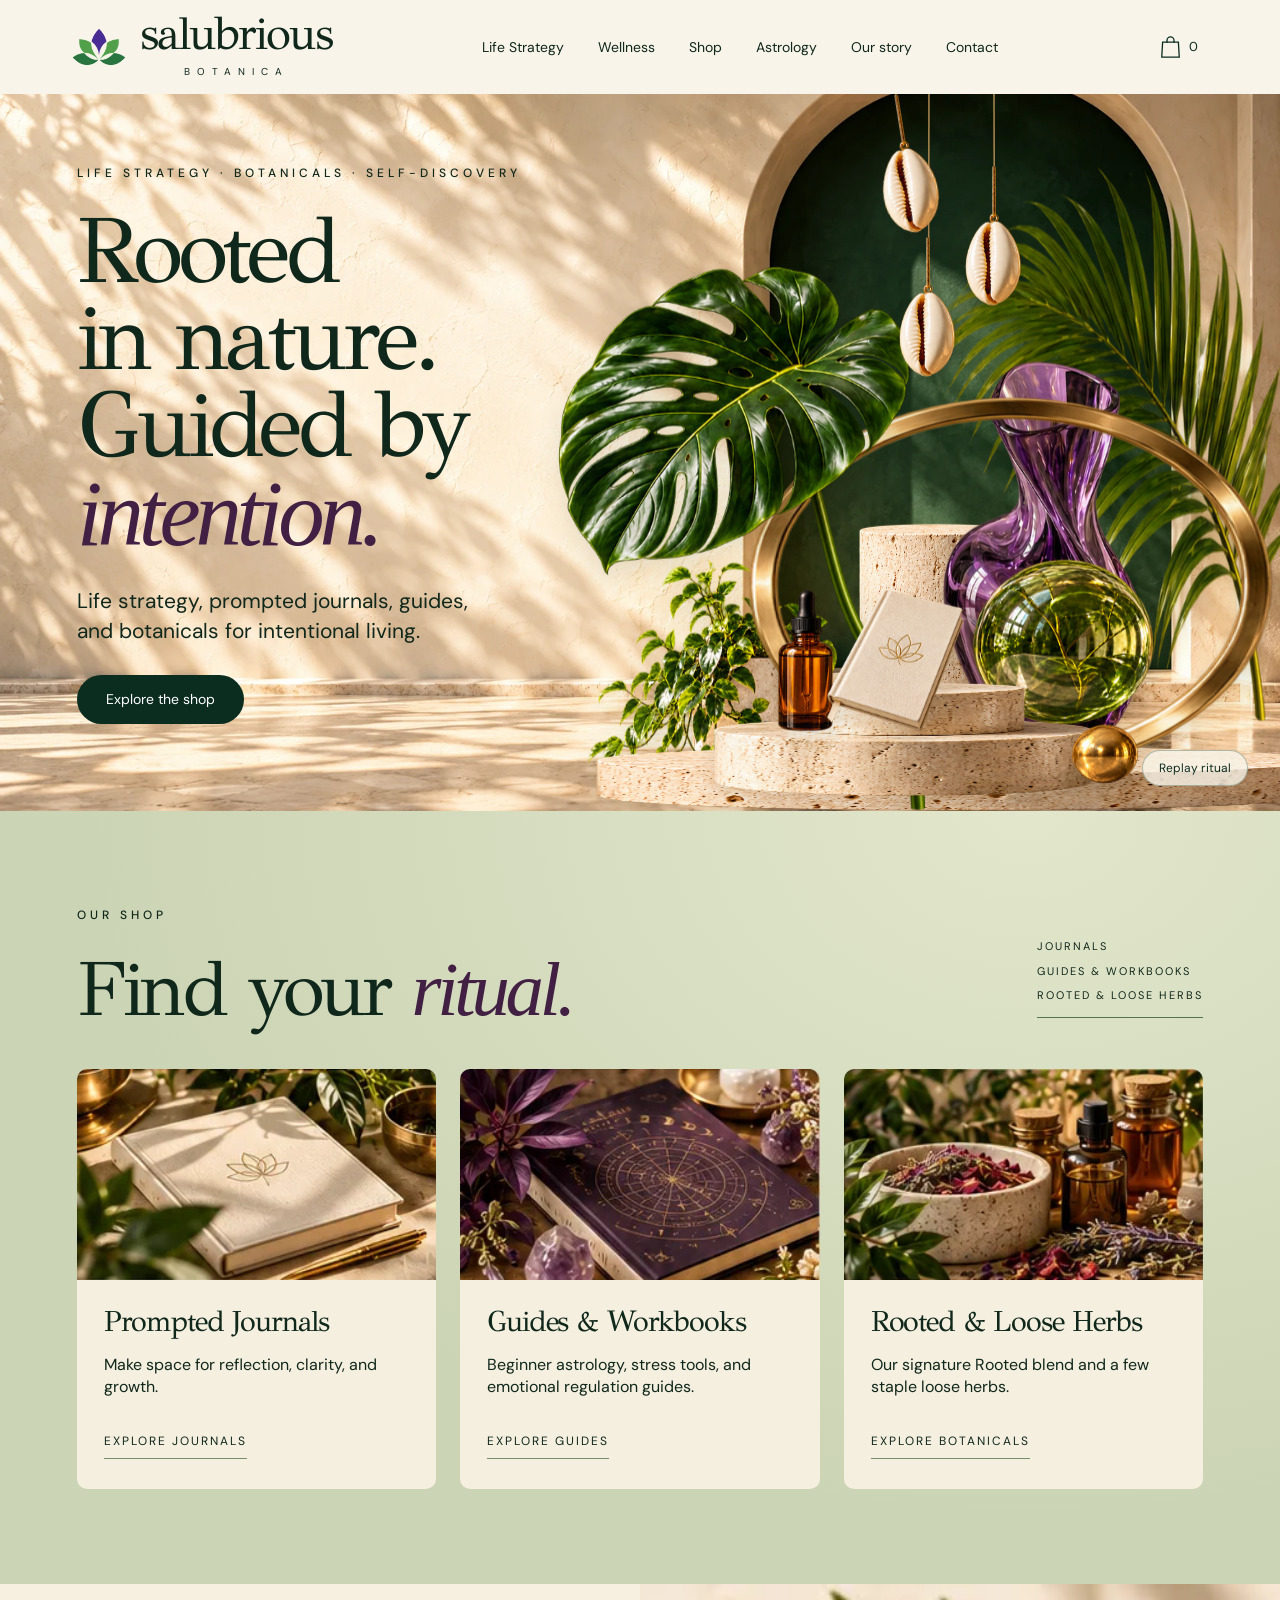
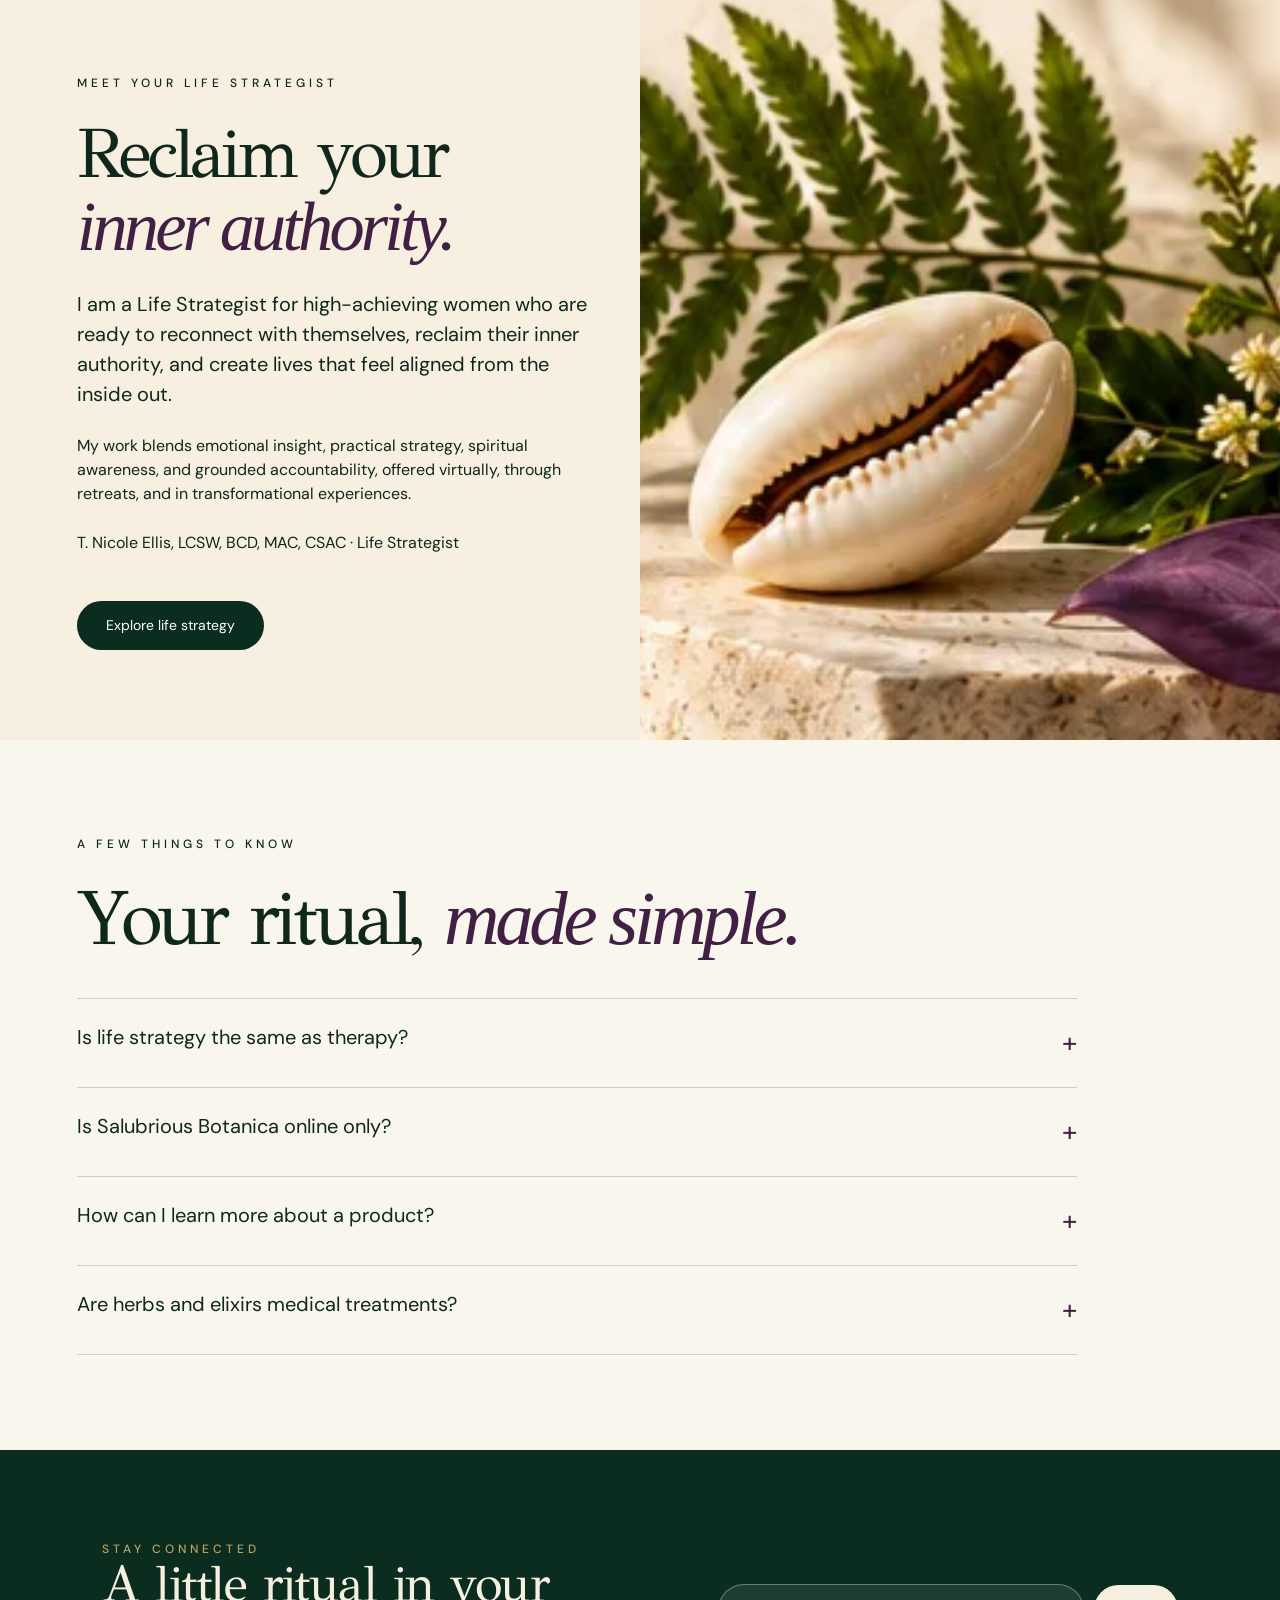
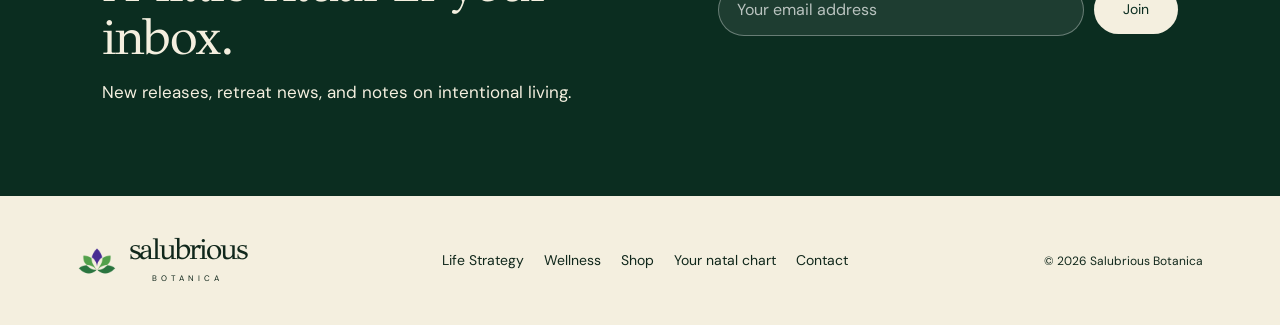
==== commit 88acaec9: "Add Nicole's credentials to bylines" ====
--- a/index.html
+++ b/index.html
@@ -3,7 +3,7 @@
 <header><a class="brand" href="/" aria-label="Salubrious Botanica home"><img src="/assets/lotus.png" alt="" width="58" height="58"><span>salubrious<small>BOTANICA</small></span></a><nav aria-label="Main navigation"><a href="/life-strategy/">Life Strategy</a><a href="/wellness/">Wellness</a><a href="/shop/">Shop</a><a href="/astrology/">Astrology</a><a href="/about/">Our story</a><a href="/contact/">Contact</a></nav><div class="header-actions"><button class="cart-toggle" aria-label="Open shopping bag"><svg width="21" height="24" viewBox="0 0 24 27" fill="none" aria-hidden="true"><path d="M3 8h18l1 17H2L3 8Z M8 9V6a4 4 0 0 1 8 0v3" stroke="currentColor" stroke-width="1.5"/></svg><span class="cart-count">0</span></button><button class="menu-toggle" aria-expanded="false" aria-label="Open menu">Menu</button></div></header>
 <main><section class="hero" id="home"><div class="hero-backdrop" aria-hidden="true"></div><div class="hero-copy"><p class="eyebrow">LIFE STRATEGY · BOTANICALS · SELF-DISCOVERY</p><h1>Rooted<br>in nature.<br>Guided by<br><em>intention.</em></h1><p class="intro">Life strategy, prompted journals, guides,<br class="desktop-break"> and botanicals for intentional living.</p><a class="button" href="/shop/">Explore the shop</a></div><div class="hero-stage" aria-hidden="true"><div class="layer slab" data-x="0" data-y="80" data-r="0"><img src="assets/slab.png" alt=""></div><div class="layer column" data-x="20" data-y="40" data-r="0"><img src="assets/column.png" alt=""></div><div class="layer trailing-plant" data-x="-70" data-y="50" data-r="-8"><img src="assets/trailing-plant.png" alt=""></div><div class="layer orb" data-x="70" data-y="30" data-r="10"><img src="assets/orb.png" alt=""></div><div class="layer gold-sphere" data-x="90" data-y="60" data-r="10"><img src="assets/gold-sphere.png" alt=""></div><div class="layer pedestal" data-x="0" data-y="85" data-r="0"><img src="assets/pedestal.png" alt=""></div><div class="layer palm" data-x="130" data-y="-20" data-r="20"><img src="assets/palm.png" alt=""></div><div class="layer vase" data-x="65" data-y="-55" data-r="12"><img src="assets/vase.png" alt=""></div><div class="layer ring" data-x="100" data-y="30" data-r="-25"><img src="assets/ring.png" alt=""></div><div class="layer monstera" data-x="-120" data-y="-25" data-r="-18"><img src="assets/monstera-stem.png" alt=""></div><div class="layer shell shell-one" data-x="-30" data-y="-110" data-r="-15"><img src="assets/hanging-cowrie.png" alt=""></div><div class="layer shell shell-two" data-x="40" data-y="-90" data-r="20"><img src="assets/hanging-cowrie.png" alt=""></div><div class="layer shell shell-three" data-x="90" data-y="-130" data-r="-20"><img src="assets/hanging-cowrie.png" alt=""></div><div class="layer bottle" data-x="-50" data-y="70" data-r="-12"><img src="assets/bottle.png" alt=""></div><div class="layer journal" data-x="50" data-y="90" data-r="15"><img src="assets/journal.png" alt=""></div></div><button class="replay" type="button" aria-label="Replay hero assembly animation">Replay ritual</button></section>
 <section id="shop" class="shop section"><div class="section-heading"><div><p class="eyebrow">OUR SHOP</p><h2>Find your <em>ritual.</em></h2></div><p class="category-note">JOURNALS<br>GUIDES & WORKBOOKS<br>ROOTED & LOOSE HERBS</p></div><div class="cards"><article class="card"><a href="/shop/" class="card-image"><img src="assets/journals.webp" alt="Ivory ritual journal with a gold pen and botanical accents" width="600" height="354" loading="lazy"></a><div class="card-body"><h3>Prompted Journals</h3><p>Make space for reflection, clarity, and growth.</p><a class="text-link" href="/shop/?category=Journals">Explore journals</a></div></article><article class="card"><a href="/shop/" class="card-image"><img src="assets/astrology.webp" alt="Purple astrology workbook with a chart illustration" width="600" height="354" loading="lazy"></a><div class="card-body"><h3>Guides & Workbooks</h3><p>Beginner astrology, stress tools, and emotional regulation guides.</p><a class="text-link" href="/shop/?category=Guides%20%26%20Workbooks">Explore guides</a></div></article><article class="card"><a href="/shop/" class="card-image"><img src="assets/herbs.webp" alt="Dried botanicals in a stone bowl beside amber bottles" width="600" height="354" loading="lazy"></a><div class="card-body"><h3>Rooted & Loose Herbs</h3><p>Our signature Rooted blend and a few staple loose herbs.</p><a class="text-link" href="/shop/?category=Teas%20%26%20Elixirs">Explore botanicals</a></div></article></div></section>
-<section id="story" class="story"><div class="story-copy"><p class="eyebrow">MEET YOUR LIFE STRATEGIST</p><h2>Reclaim your<br><em>inner authority.</em></h2><p>I am a Life Strategist for high-achieving women who are ready to reconnect with themselves, reclaim their inner authority, and create lives that feel aligned from the inside out.</p><p class="story-detail">My work blends emotional insight, practical strategy, spiritual awareness, and grounded accountability, offered virtually, through retreats, and in transformational experiences.</p><p class="story-detail">T. Nicole Ellis, Life Strategist</p><a class="button" href="/life-strategy/" style="margin-top:30px">Explore life strategy</a></div><img src="assets/ritual.webp" alt="Cowrie shell, fern, and violet leaves on a sunlit stone pedestal" width="750" height="440" loading="lazy"></section>
+<section id="story" class="story"><div class="story-copy"><p class="eyebrow">MEET YOUR LIFE STRATEGIST</p><h2>Reclaim your<br><em>inner authority.</em></h2><p>I am a Life Strategist for high-achieving women who are ready to reconnect with themselves, reclaim their inner authority, and create lives that feel aligned from the inside out.</p><p class="story-detail">My work blends emotional insight, practical strategy, spiritual awareness, and grounded accountability, offered virtually, through retreats, and in transformational experiences.</p><p class="story-detail">T. Nicole Ellis, LCSW, BCD, MAC, CSAC · Life Strategist</p><a class="button" href="/life-strategy/" style="margin-top:30px">Explore life strategy</a></div><img src="assets/ritual.webp" alt="Cowrie shell, fern, and violet leaves on a sunlit stone pedestal" width="750" height="440" loading="lazy"></section>
 <section id="faq" class="faq section"><p class="eyebrow">A FEW THINGS TO KNOW</p><h2>Your ritual, <em>made simple.</em></h2><div class="questions"><details><summary>Is life strategy the same as therapy?</summary><p>No. Life strategy is a non-clinical service for personal growth, clarity, alignment, and intentional living. It does not diagnose or treat mental health concerns. If you are looking for therapy, our sister practice, <a href="https://www.salubrioustherapysolutions.com/">Salubrious Therapy Solutions</a>, can help.</p></details><details><summary>Is Salubrious Botanica online only?</summary><p>Yes. Salubrious Botanica is an online wellness store that ships within the United States. Contact us for current product availability and fulfillment details.</p></details><details><summary>How can I learn more about a product?</summary><p>Email <a href="mailto:T.Nicole@salubriousbotanica.com">T.Nicole@salubriousbotanica.com</a> or call <a href="tel:+17575932496">757-593-2496</a> for product questions.</p></details><details><summary>Are herbs and elixirs medical treatments?</summary><p>Products are intended for general wellness support. They are not intended to diagnose, treat, cure, or prevent disease.</p></details></div></section>
 <section class="newsletter" id="newsletter"><div><p class="eyebrow">STAY CONNECTED</p><h2>A little ritual in your inbox.</h2><p>New releases, retreat news, and notes on intentional living.</p></div><form class="newsletter-form" data-hq-form="newsletter"><input type="text" name="company" tabindex="-1" autocomplete="off" aria-hidden="true" class="hp"><label class="sr-only" for="nl-email">Email address</label><input id="nl-email" name="email" type="email" required placeholder="Your email address" autocomplete="email"><button class="button light" type="submit">Join</button><p class="form-status" role="status" aria-live="polite"></p></form></section></main>
 <footer><a class="brand" href="/"><img src="/assets/lotus.png" alt="" width="40" height="40"><span>salubrious<small>BOTANICA</small></span></a><div class="footer-links"><a href="/life-strategy/">Life Strategy</a><a href="/wellness/">Wellness</a><a href="/shop/">Shop</a><a href="/astrology/">Your natal chart</a><a href="/contact/">Contact</a></div><small>© <span id="year"></span> Salubrious Botanica</small></footer><div id="toast" role="status" aria-live="polite"></div><dialog id="cart-dialog" aria-labelledby="cart-title"><div class="cart-head"><div><p class="eyebrow">YOUR RITUALS</p><h2 id="cart-title">Your bag</h2></div><button class="icon-close" data-close-cart aria-label="Close bag">×</button></div><div id="cart-lines"></div><div id="cart-summary"></div></dialog><script src="/catalog.js"></script><script src="/common.js"></script><script src="/script.js"></script><script src="/hq.js" defer></script></body></html>
--- a/store.css
+++ b/store.css
@@ -60,3 +60,70 @@
 .newsletter-form .form-status{flex-basis:100%;color:#fff}
 .newsletter-form .form-status.error{color:#ffd6d1}
 @media(max-width:800px){.inquiry,.form-row{grid-template-columns:1fr}}
+
+.offers{background:var(--cream)}.offers>h2{margin-bottom:50px}
+.offer-grid{display:grid;grid-template-columns:repeat(3,1fr);gap:22px}
+.offer{display:flex;flex-direction:column;background:#fbf8ef;border:1px solid #e3dcc6;border-radius:22px;padding:32px 28px}
+.offer h3{font-size:28px;margin:6px 0 14px;line-height:1.1}.offer>p:not([class]){margin:0 0 22px;flex:1}
+.offer-kicker{font-size:11px;letter-spacing:3px;color:#68785c;margin:0}
+.offer-price{font-family:"GFS Didot",serif;font-size:30px;margin:0;color:var(--forest)}
+.offer-note{font-size:13px;color:#6b6a5c;margin:4px 0 22px}.offer .button{align-self:flex-start}
+.offer-price.soon{font-size:22px}
+@media(max-width:1050px){.offer-grid{grid-template-columns:repeat(2,1fr)}}@media(max-width:640px){.offer-grid{grid-template-columns:1fr}}
+.offer.featured{background:var(--plum);border-color:var(--plum);color:#fff}
+.offer.featured .offer-kicker,.offer.featured .offer-note{color:#d9c99a}.offer.featured .offer-price{color:#fff}
+.offer.featured .button{background:var(--gold)}.offer.featured .button:hover{background:#fff;color:var(--plum)}
+.manuals{margin-top:22px;display:flex;justify-content:space-between;align-items:center;gap:40px;background:var(--sage);border-radius:22px;padding:34px 36px}
+.manuals h3{font-size:30px;margin:6px 0 10px}.manuals p:not([class]){margin:0;max-width:560px}.manuals-buy{flex-shrink:0}
+@media(max-width:700px){.offers>h2{margin-bottom:32px}.offer{padding:26px 22px}.manuals{display:block;padding:28px 22px}.manuals-buy{margin-top:22px}}
+.booking{background:var(--cream)}.booking-app{max-width:860px;margin:0 auto}
+.booking-step{font-size:30px;margin:44px 0 16px}.booking-app>.booking-step:first-of-type{margin-top:0}
+.booking-muted{color:#5f6457;font-size:14px;margin:6px 0 0}.booking-notice{background:var(--sage);padding:14px 18px;border-radius:14px;margin:0 0 24px}
+.booking-types{display:grid;grid-template-columns:repeat(auto-fit,minmax(260px,1fr));gap:16px}
+.booking-type{text-align:left;cursor:pointer;background:#fbf8ef;border:1px solid #e3dcc6;border-radius:18px;padding:22px 24px;font:inherit;color:inherit;display:flex;flex-direction:column;gap:6px;transition:border-color .2s}
+.booking-type:hover{border-color:var(--forest)}.booking-type strong{font-family:"GFS Didot",serif;font-size:22px;font-weight:400}.booking-type span{font-size:13px;color:#68785c}.booking-type em{font-style:normal;font-size:15px;line-height:1.5}
+.booking-type.on{background:var(--forest);border-color:var(--forest);color:#fff}.booking-type.on span{color:#d9c99a}
+.booking-days{display:flex;gap:8px;overflow-x:auto;padding:16px 0 8px}
+.booking-days button,.booking-times button{cursor:pointer;font:inherit;font-size:14px;border:1px solid #d9d2bb;background:#fbf8ef;color:var(--ink);border-radius:99px;padding:9px 16px;white-space:nowrap;transition:border-color .2s}
+.booking-times{display:grid;grid-template-columns:repeat(5,1fr);gap:8px;margin-top:10px}.booking-times button{border-radius:12px;padding:12px 8px}
+.booking-days button:hover,.booking-times button:hover{border-color:var(--forest)}
+.booking-days button.on,.booking-times button.on{background:var(--forest);border-color:var(--forest);color:#fff}
+.booking-form{margin-top:10px}.booking-form .button{margin-top:10px;flex:none}
+.booking-done{text-align:center;background:var(--sage);border-radius:22px;padding:48px 28px}.booking-done h2{font-size:clamp(32px,4vw,46px);margin:0 0 14px}.booking-done .button{margin:22px 0 8px}
+.booking-foot{max-width:860px;margin:40px auto 0;font-size:13px;color:#5f6457}.booking-foot a{text-decoration:underline}
+@media(max-width:700px){.booking-times{grid-template-columns:repeat(3,1fr)}.booking-step{font-size:26px}}
+.booking-type em{color:inherit}.booking-type.on em{color:#f1ece0}
+.booking-card{background:#fbf8f0;border:1px solid #cad1c2;border-radius:18px;padding:22px;margin:18px 0}.booking-pay-actions{display:flex;flex-wrap:wrap;align-items:center;gap:18px}.booking-pay-actions .button{margin-top:0}.booking-back{background:none;border:0;padding:0;color:#465642;text-decoration:underline;text-underline-offset:4px;cursor:pointer;font-size:15px}.booking-back:hover{color:var(--plum)}.booking-back:disabled,.booking-pay .button:disabled{opacity:.6;cursor:default}.booking-small{font-size:13px;margin-top:16px}
+
+/* Booking menu: plum "start here" card for free calls, price-first cards for paid sessions. */
+.booking-head{display:flex;align-items:baseline;justify-content:space-between;gap:16px}.booking-head .booking-step{margin-bottom:16px}
+.booking-change{background:none;border:0;padding:0;color:#5f6457;text-decoration:underline;text-underline-offset:4px;cursor:pointer;font-size:14px}.booking-change:hover{color:var(--plum)}
+.booking-feature{position:relative;overflow:hidden;isolation:isolate;width:100%;display:flex;align-items:center;justify-content:space-between;gap:28px;text-align:left;cursor:pointer;border:0;border-radius:26px;padding:34px 38px;background:var(--plum);color:#f6efe2;font:inherit;transition:transform .25s,box-shadow .25s}
+.booking-feature::before{content:"";position:absolute;z-index:-1;width:280px;height:280px;right:-70px;top:-110px;border-radius:50%;background:#ffffff0d}
+.booking-feature::after{content:"";position:absolute;z-index:-1;width:220px;height:220px;right:150px;bottom:-150px;border-radius:50%;background:#a9925826}
+.booking-feature:hover{transform:translateY(-2px);box-shadow:0 22px 40px -26px #422044}
+.booking-feature-copy{display:flex;flex-direction:column;max-width:560px}
+.booking-kicker{font-size:11px;letter-spacing:3.5px;color:#d9c99a}
+.booking-feature strong{font:400 clamp(30px,3.4vw,42px)/1.08 "GFS Didot",Georgia,serif;letter-spacing:-.04em;margin-top:12px}
+.booking-feature .booking-desc{color:#efe6f0;margin-top:14px}
+.booking-feature-side{display:flex;flex-direction:column;align-items:flex-end;gap:16px;flex:none}
+.booking-feature .booking-price{font-size:44px;color:#fff}
+.booking-cta{background:var(--cream);color:var(--plum);border-radius:99px;padding:13px 26px;font-size:14px;transition:background .2s}.booking-feature:hover .booking-cta{background:#fff}
+.booking-facts{display:flex;flex-wrap:wrap;gap:8px;margin-top:14px}
+.booking-facts>span{display:inline-flex;align-items:center;gap:6px;font-size:13px;line-height:1;padding:7px 12px;border-radius:99px;background:#e8e6d4;color:#4c5a45}
+.booking-feature .booking-facts>span{background:#ffffff1f;color:#f6efe2}
+.booking-facts svg,.booking-chosen svg{width:15px;height:15px;fill:none;stroke:currentColor;stroke-width:1.7;stroke-linecap:round;stroke-linejoin:round}
+.booking-group{display:flex;flex-direction:column;border-bottom:1px solid #d8d2bd;padding-bottom:14px;margin:40px 0 18px}.booking-group .eyebrow{margin:0;font-size:11px;letter-spacing:3.5px}.booking-group-title{font:400 24px/1.2 "GFS Didot",Georgia,serif;margin:8px 0 0}
+.booking-type{gap:0;padding:24px;transition:border-color .2s,transform .2s,box-shadow .2s}.booking-type:hover{transform:translateY(-2px);border-color:#422044aa;box-shadow:0 16px 30px -24px #10271b}
+.booking-type-top{display:flex;justify-content:space-between;align-items:flex-start;gap:14px}.booking-type .booking-type-top{font-size:inherit;color:inherit}
+.booking-type .booking-price{font:400 26px/1 "GFS Didot",Georgia,serif;color:var(--plum)}
+.booking-type .booking-facts>span{color:#4c5a45}
+.booking-type .booking-desc{display:block;font-size:15px;line-height:1.5;color:#4b5244;margin-top:14px}
+.booking-select{margin-top:auto;padding-top:18px;font-size:13px!important;color:var(--plum)!important}.booking-select i{font-style:normal;display:inline-block;transition:transform .2s}.booking-type:hover .booking-select i{transform:translateX(4px)}
+.booking-type.on{background:#fbf8ef;color:inherit;border-color:var(--plum);box-shadow:0 0 0 4px #42204418}.booking-type.on .booking-price{color:var(--plum)}.booking-type.on .booking-facts>span{color:#4c5a45}
+.booking-chosen{display:inline-flex;align-items:center;gap:8px;font-size:13px;color:var(--plum)}.booking-chosen svg{width:20px;height:20px;padding:3px;border-radius:50%;background:var(--plum);color:#fff;stroke-width:2.6}
+.booking-type .booking-chosen{margin-top:18px}
+.booking-feature.on .booking-chosen{color:#fff;font-size:14px}.booking-feature.on .booking-chosen svg{background:#fff;color:var(--plum)}.booking-feature.on{cursor:default}.booking-feature.on:hover{transform:none;box-shadow:none}
+@media(max-width:700px){.booking-feature{flex-direction:column;align-items:flex-start;padding:28px 24px}.booking-feature-side{flex-direction:row;align-items:center;width:100%;justify-content:space-between}.booking-feature .booking-price{font-size:36px}}
+.booking-type .booking-chosen{color:var(--plum);font-size:13px}
+.booking-feature .booking-price{font-family:"GFS Didot",Georgia,serif;letter-spacing:-.03em;line-height:1}
